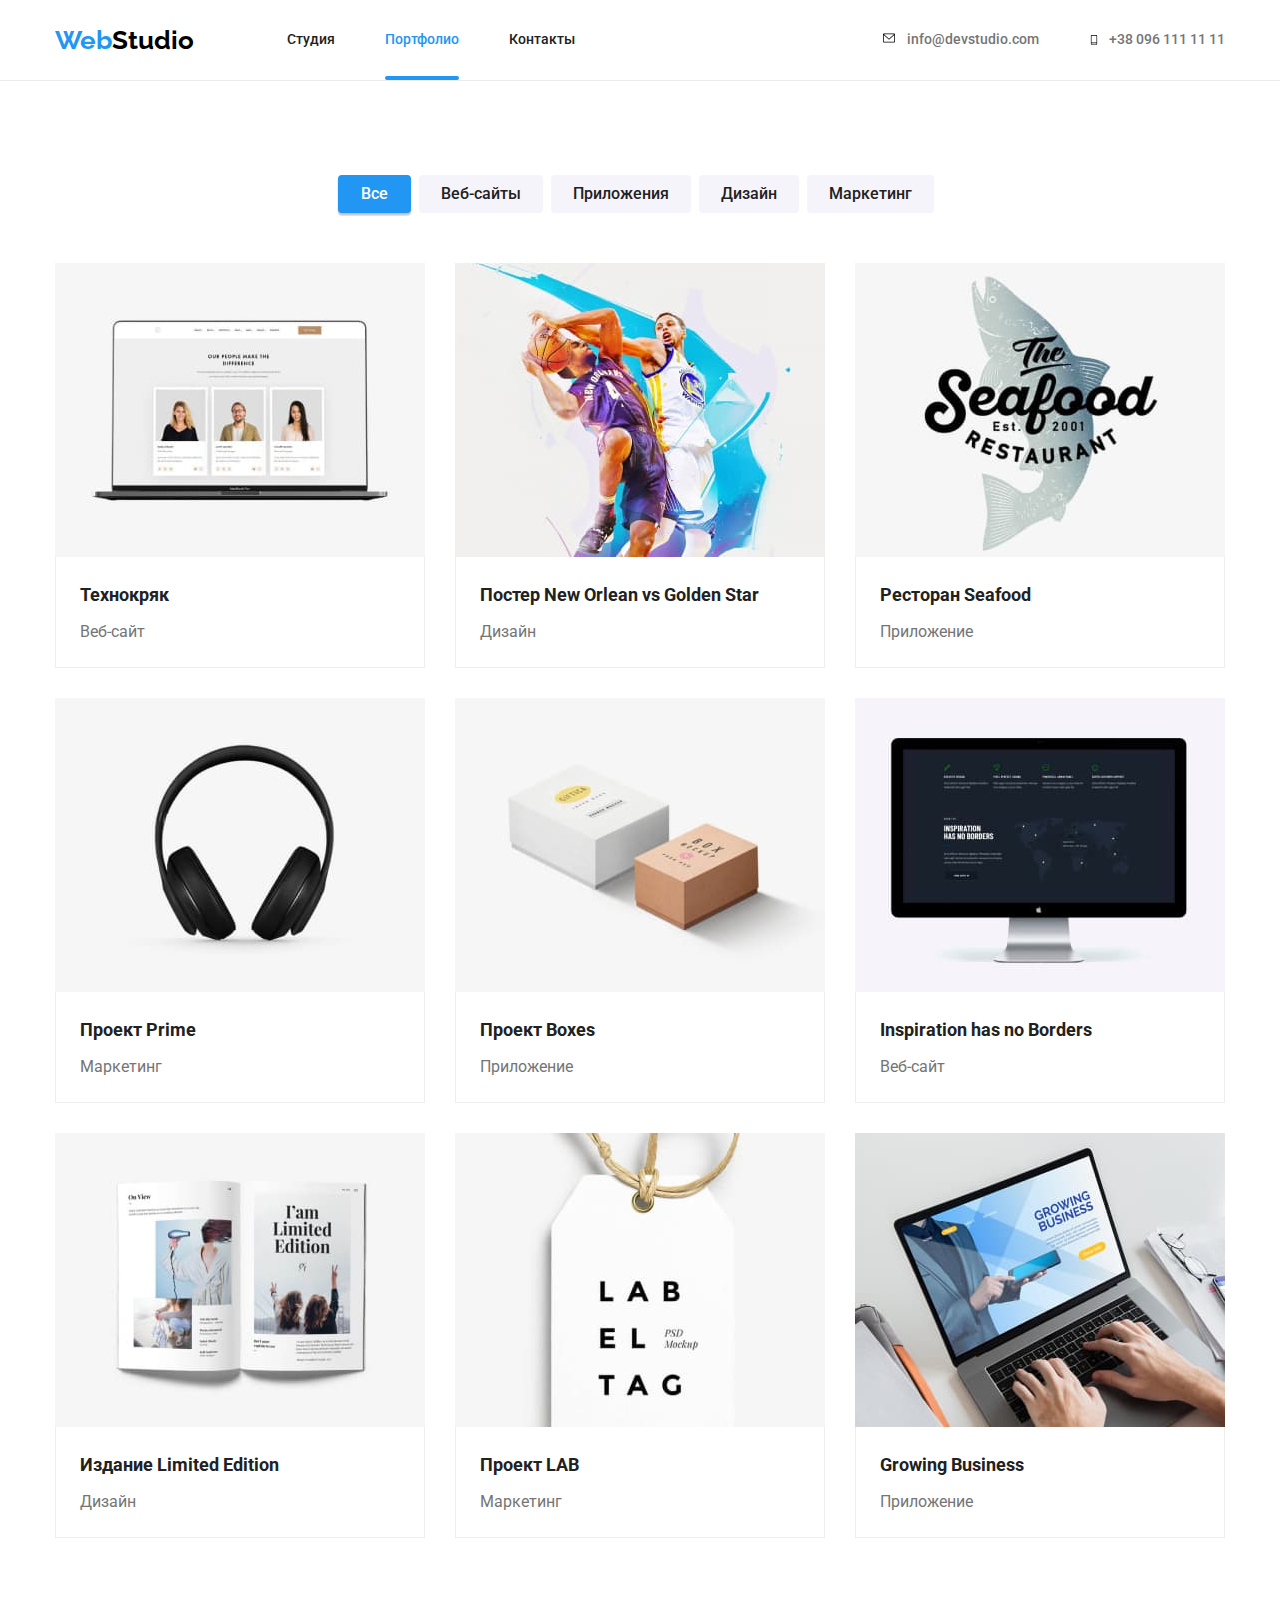
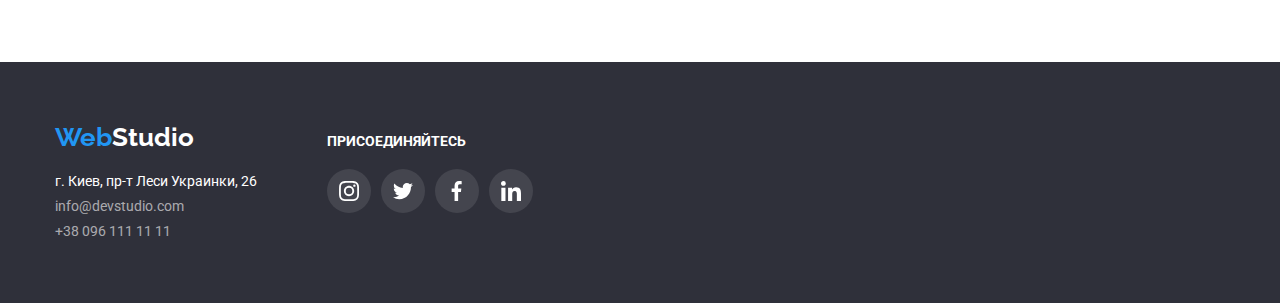
==== portfolio.html @ fe407380 "HW6" ====
<!DOCTYPE html>
<html lang="ru">
<head>
    <meta charset="UTF-8">
    <meta http-equiv="X-UA-Compatible" content="IE=edge">
    <meta name="viewport" content="width=device-width, initial-scale=1.0">
    <title>Портфолио</title>
    <link rel="stylesheet" href="https://cdnjs.cloudflare.com/ajax/libs/modern-normalize/1.1.0/modern-normalize.min.css">
    <link rel="preconnect" href="https://fonts.googleapis.com">
    <link rel="preconnect" href="https://fonts.gstatic.com" crossorigin>
    <link
        href="https://fonts.googleapis.com/css2?family=Oleo+Script&family=Raleway:wght@700&family=Roboto:wght@400;500;700;900&display=swap"
        rel="stylesheet">
    <link rel="stylesheet" href="./css/styles.css">
</head>
<body>
    <!--Шапка профиля-->
    <header class="header">
        <div class="container nav-auth">
            <nav class="nav">
                <a href="./index.html" class="logo"><span class="logo-part">Web</span>Studio</a>
                <ul class="nav-list">
                    <li class="nav-item"><a href="./index.html" class="nav-link">Студия</a></li>
                    <li class="nav-item"><a href="./portfolio.html" class="nav-link  current">Портфолио</a></li>
                    <li class="nav-item"><a href="" class="nav-link">Контакты</a></li>
                </ul>
            </nav>
            <ul class="auth-list">
                <li class="auth-item">
                    <a href="mailto:info@devstudio.com" class="auth-link">
                        <svg class="auth-icon" width="16" height="12">
                            <use href="./images/sprite.svg#icon-envelope"></use>
                        </svg>
                        info@devstudio.com
                    </a>
                </li>
                <li class="auth-item">
                    <a href="tel:+380961111111" class="auth-link">
                        <svg class="auth-icon" width="10" height="16">
                            <use href="./images/sprite.svg#icon-phone"></use>
                        </svg>
                        +38 096 111 11 11
                    </a>
                </li>
            </ul>
        </div>
    </header>
    <main>
        <!--Примеры работ-->
        <section class="works section">
           <div class="container">
                <h1 class="works-title">Our works</h1>
                <ul class="filter-list">
                    <li class="btn"><button type="button" class="filter-btn f-current">Все</button></li>
                    <li class="btn"><button type="button" class="filter-btn">Веб-сайты</button></li>
                    <li class="btn"><button type="button" class="filter-btn">Приложения</button></li>
                    <li class="btn"><button type="button" class="filter-btn">Дизайн</button></li>
                    <li class="btn"><button type="button" class="filter-btn">Маркетинг</button></li>
                </ul>
                <ul class="exmp-list">
                    <li class="exmp-item">
                        <a href="" class="exmp-link">
                                <div class="card-tunb">
                                    <img src="./images/img5.jpg" alt="notebook with photo" width="370" height="294">
                                        <p class="card-text">Технокряк это современная площадка распространения коронавируса. Компании используют эту платформу
                                            для цифрового
                                            шпионажа и атак на защищённые сервера конкурентов.</p>
                                </div>
                                <div class="card-content">
                                    <h2 class="exmp-title">Технокряк</h2>
                                    <p class="exmp-text">Веб-сайт</p>
                                </div>
                            </a>
                    </li>
                    <li class="exmp-item">
                        <a href="" class="exmp-link">
                            <div class="card-tunb">
                            
                                <img src="./images/img6.jpg" alt="basketball" width="370" height="294">
                                <p class="card-text">Технокряк это современная площадка распространения коронавируса. Компании используют эту платформу для цифрового
                                    шпионажа и атак на защищённые сервера конкурентов.</p>
                            </div>
                            <div class="card-content">
                                <h2 class="exmp-title">Постер New Orlean vs Golden Star</h2>
                                <p class="exmp-text">Дизайн</p>
                            </div>
                        </a>
                    </li>
                    <li class="exmp-item">
                        <a href="" class="exmp-link">
                            <div class="card-tunb">
                                <img src="./images/img7.jpg" alt="seafood restarant" width="370" height="294">
                                <p class="card-text">Технокряк это современная площадка распространения коронавируса. Компании используют эту платформу
                                    для цифрового
                                    шпионажа и атак на защищённые сервера конкурентов.</p>
                            </div>
                            <div class="card-content">
                                <h2 class="exmp-title">Ресторан Seafood</h2>
                                <p class="exmp-text">Приложение</p>
                            </div>
                        </a>
                    </li>
                    <li class="exmp-item">
                        <a href="" class="exmp-link">
                            <div class="card-tunb">
                                <img src="./images/img8.jpg" alt="headphones" width="370" height="294">
                                <p class="card-text">Технокряк это современная площадка распространения коронавируса. Компании используют эту платформу для цифрового
                                    шпионажа и атак на защищённые сервера конкурентов.</p>
                            </div>
                            <div class="card-content">
                                <h2 class="exmp-title">Проект Prime</h2>
                                <p class="exmp-text">Маркетинг</p>
                            </div>
                        </a>
                    </li>
                    <li class="exmp-item">
                        <a href="" class="exmp-link">
                            <div class="card-tunb">
                                <img src="./images/img9.jpg" alt="boxes" width="370" height="294">
                                <p class="card-text">Технокряк это современная площадка распространения коронавируса. Компании используют эту платформу
                                    для цифрового
                                    шпионажа и атак на защищённые сервера конкурентов.</p>
                            </div>
                            <div class="card-content">
                                <h2 class="exmp-title">Проект Boxes</h2>
                                <p class="exmp-text">Приложение</p>
                            </div>
                        </a>
                    </li>
                    <li class="exmp-item">
                        <a href="" class="exmp-link">
                            <div class="card-tunb">
                                <img src="./images/img10.jpg" alt="monitor" width="370" height="294">
                                <p class="card-text">Технокряк это современная площадка распространения коронавируса. Компании используют эту платформу
                                    для цифрового
                                    шпионажа и атак на защищённые сервера конкурентов.</p>
                            </div>
                            <div class="card-content">
                                <h2 class="exmp-title">Inspiration has no Borders</h2>
                                <p class="exmp-text">Веб-сайт</p>
                            </div>
                        </a>
                    </li>
                    <li class="exmp-item">
                        <a href="" class="exmp-link">
                            <div class="card-tunb">
                                <img src="./images/img11.jpg" alt="magazine" width="370" height="294">
                                <p class="card-text">Технокряк это современная площадка распространения коронавируса. Компании используют эту платформу
                                    для цифрового
                                    шпионажа и атак на защищённые сервера конкурентов.</p>
                            </div>
                            <div class="card-content">
                                <h2 class="exmp-title">Издание Limited Edition</h2>
                                <p class="exmp-text">Дизайн</p>
                            </div>
                        </a>
                    </li>
                    <li class="exmp-item">
                        <a href="" class="exmp-link">
                            <div class="card-tunb">
                                <img src="./images/img12.jpg" alt="label" width="370" height="294">
                                <p class="card-text">Технокряк это современная площадка распространения коронавируса. Компании используют эту платформу
                                    для цифрового
                                    шпионажа и атак на защищённые сервера конкурентов.</p>
                            </div>
                            <div class="card-content">
                                <h2 class="exmp-title">Проект LAB</h2>
                                <p class="exmp-text">Маркетинг</p>
                            </div>
                        </a>
                    </li>
                    <li class="exmp-item">
                        <a href="" class="exmp-link">
                            <div class="card-tunb">
                                <img src="./images/img13.jpg" alt="notebook with hands" width="370" height="294">
                                <p class="card-text">Технокряк это современная площадка распространения коронавируса. Компании используют эту платформу
                                    для цифрового
                                    шпионажа и атак на защищённые сервера конкурентов.</p>
                            </div>
                            <div class="card-content">
                                <h2 class="exmp-title">Growing Business</h2>
                                <p class="exmp-text">Приложение</p>
                            </div>
                        </a>
                    </li>
                </ul>
           </div>
        </section>
    </main>
    <!--Футер-->
    <footer class="footer">
        <div class="container">
            <div class="footer-block">
                <div>
                    <a href="./index.html" class="logo-footer logo"><span class="logo-part">Web</span>Studio</a>
                    <address class="adress">
                        <p class="adress-coordinates">г. Киев, пр-т Леси Украинки, 26</p>
                        <ul class="footer-list">
                            <li>
                                <a href="mailto:info@devstudio.com" class="adress-link">info@devstudio.com</a>
                            </li>
                            <li>
                                <a href="tel:+380961111111" class="adress-link">+38 096 111 11 11</a>
                            </li>
                        </ul>
                    </address>
                </div>
                <div class="join">
                    <p class="join-title">присоединяйтесь</p>
                    <ul class="join-block">
                        <li class="link-box">
                            <a href="#" class="join-link">
                                <svg class="join-item" width="20px" height="20px">
                                    <use href="./images/sprite.svg#icon-instagram"></use>
                                </svg>
                            </a>
                        </li>
                        <li class="link-box">
                            <a href="#" class="join-link">
                                <svg class="join-item" width="20px" height="20px">
                                    <use href="./images/sprite.svg#icon-twitter"></use>
                                </svg>
                            </a>
                        </li>
                        <li class="link-box">
                            <a href="#" class="join-link">
                                <svg class="join-item">
                                    <use href="./images/sprite.svg#icon-facebook"></use>
                                </svg>
                            </a>
                        </li>
                        <li class="link-box">
                            <a href="#" class="join-link">
                                <svg class="join-item" width="20px" height="20px">
                                    <use href="./images/sprite.svg#icon-linkedin"></use>
                                </svg>
                            </a>
                        </li>
                    </ul>
                </div>
            </div>
        </div>
    
    
    
    </footer>
</body>
</html>
---- css/styles.css ----
:root {
  --primary-text-color: #757575;
  --title-text-color: #212121;
  --icon-color: #afb1b8;
  --logo-color: #000000;
  --primary-white-color: #ffffff;
  --accent-color: #2196f3;
  --focus-btn: #188ce8;
  --bacground-fon-color: #f5f4fa;
  --footer-color: #2f303a;
  --link-color: rgba(255, 255, 255, 0.6);

  --card-set-gap: 30px;
}
html {
  box-sizing: border-box;
}
*,
*::after,
*::before {
  box-sizing: inherit;
}
h1,
h2,
h3,
h4,
h5,
h6,
p {
  margin: 0;
}
img {
  display: block;
  max-width: 100%;
  height: auto;
}
body {
  background-color: var(--primary-white-color);
  color: var(--primary-text-color);
  font-family: Roboto, sans-serif;
  font-size: 14px;
}

/* цвет основного текста #757575 */
/* цвет второстепенного текста #212121 */
/* цвет акцента #2196F3 */
/* белый #FFFFFF*/
/* цвет futer #2F303A */
/* цвет фона #E5E5E5 */

/* Stiles for index.html */
.header {
  background-color: var(--primary-white-color);
  border-bottom: 1px solid #ececec;
}
.container {
  margin: 0 auto;
  padding: 0 15px;
  width: 1200px;
}
.section {
  padding-top: 94px;
  padding-bottom: 94px;
}
.logo {
  padding: 24px 0;
  color: var(--logo-color);
  text-decoration: none;

  font-family: Raleway;
  font-weight: Bold;
  font-size: 26px;
  line-height: 1.19;
}
.logo-part {
  color: var(--accent-color);
  font-family: Raleway;
  font-weight: 700;
  font-size: 26px;
  line-height: 1.19;
}
/* Site nav */
.nav {
  display: flex;
  align-items: center;
}
.nav-auth {
  display: flex;
  align-items: center;
  justify-content: space-between;
}
.nav-list,
.auth-list {
  display: flex;
  margin: 0;
  padding: 0;

  list-style: none;
}
.nav-list {
  margin-left: 93px;
}
.auth-list {
  margin: auto;
}
.nav-link {
  display: block;
  padding-top: 32px;
  padding-bottom: 32px;

  text-decoration: none;
  color: var(--title-text-color);

  font-weight: 500;
  line-height: 1.14;

  transition: color 250ms cubic-bezier(0.4, 0, 0.2, 1);
}
.nav-link:hover,
.nav-link:focus {
  color: var(--accent-color);
}

.nav-link.current {
  color: var(--accent-color);
  text-decoration: none;

  font-weight: 500;
  line-height: 1.14;
}
.current::after {
  content: '';
  display: block;
  position: absolute;
  left: 0;
  bottom: 0;
  width: 100%;
  height: 4px;

  border-radius: 2px;
  background-color: var(--accent-color);
}
.nav-item {
  position: relative;
}
.nav-item:not(:last-child) {
  display: block;
  margin-right: 50px;
}

.auth-list {
  padding: 0;
  margin: 0;
}
.auth-link {
  display: flex;
  padding-top: 32px;
  padding-bottom: 32px;
  color: var(--primary-text-color);
  text-decoration: none;
  font-weight: 500;
  line-height: 1.14;

  transition: color 250ms cubic-bezier(0.4, 0, 0.2, 1), fill 250ms cubic-bezier(0.4, 0, 0.2, 1);
}
.auth-link:hover,
.auth-link:focus {
  color: var(--accent-color);
  fill: var(--accent-color);
}
.auth-item + .auth-item {
  margin-left: 50px;
}

.auth-icon {
  margin-right: 10px;
}

/* Section oder */
.oder {
  padding-top: 200px;
  padding-bottom: 200px;

  background-image: linear-gradient(to right, rgba(47, 48, 58, 0.4), rgba(47, 48, 58, 0.4)),
    url(../images/hero-bcg.jpg);
  background-color: var(--footer-color);
  max-width: 1600px;
  height: 600px;
  margin-left: auto;
  margin-right: auto;
  background-position: center;
  background-size: cover;
  background-repeat: no-repeat;
  text-align: center;
}
.oder-title {
  margin-top: 0;
  margin-bottom: 30px;

  color: var(--primary-white-color);
  font-weight: 900;
  font-size: 44px;
  line-height: 1.36;
}
.oder-btn {
  border-radius: 4px;
  padding: 10px 32px;
  min-width: 200px;
  box-shadow: 0px 4px 4px rgba(0, 0, 0, 0.15);
  color: var(--primary-white-color);
  background-color: var(--accent-color);

  font-family: Roboto;
  font-style: normal;
  font-weight: 700;
  font-size: 16px;
  line-height: 1.875;
  text-align: center;

  cursor: pointer;
  transition: bacground-color 250ms cubic-bezier(0.4, 0, 0.2, 1);
}
.oder-btn:hover,
.oder-btn:focus {
  background-color: var(--focus-btn);
}
/* Site section */
.features-title {
  margin-top: 0;
  margin-bottom: 50px;

  color: var(--title-text-color);
  background-color: var(--primary-white-color);
  font-weight: 700;
  font-size: 36px;
  line-height: 1.16;
  text-align: center;
}
.features-img {
  margin-right: var(--card-set-gap);
  position: relative;
}
.features-text {
  display: flex;
  align-items: center;
  justify-content: center;
  position: absolute;
  width: 370px;
  height: 70px;
  bottom: 0;
  background-color: rgba(47, 48, 58, 0.8);
  color: var(--primary-white-color);
  text-transform: uppercase;
  font-weight: 700;
  font-size: 14px;
  line-height: 1.143;
}
.features-img:last-child,
.advant-content:last-child {
  margin-right: 0;
}
.features {
  padding-bottom: 94px;
}
/* Section advant */
.advant,
.features {
  background-color: var(--primary-white-color);
}
.advant-list,
.features-list,
.team-list {
  display: flex;
  list-style: none;
  margin-top: 0;
  margin-right: calc(-1 * var(--card-set-gap));
  margin-bottom: 0;
  padding: 0;
}

.advant-title {
  margin-top: 0;
  margin-bottom: 10px;
  color: var(--title-text-color);

  text-transform: uppercase;
  font-weight: 700;
  line-height: 1.14;
}
.advant-content {
  display: flex;
  flex-direction: column;
  margin-right: var(--card-set-gap);
  flex-basis: calc(100% / 4 - 30px);
}

.advant-text {
  margin-top: 0;
  margin-bottom: 0;
  line-height: 1.7;
}
.icon-box {
  display: flex;
  width: 270px;
  height: 120px;
  border-radius: 4px;
  background-color: var(--bacground-fon-color);
  justify-content: center;
  align-items: center;
}
.icon {
  padding: 0;
  margin: 0;
  border: none;
}
/* Section team */
.team {
  background-color: var(--bacground-fon-color);
}
.team-content {
  padding: 30px 32px;
  display: flex;
  flex-direction: column;
  justify-content: space-evenly;
  text-align: center;
}
.team-title {
  margin-top: 0;
  margin-bottom: 50px;
  background-color: var(--bacground-fon-color);
  color: var(--title-text-color);

  font-weight: 700;
  font-size: 36px;
  line-height: 1.16;
  text-align: center;
}
.team-name {
  color: var(--title-text-color);
  font-weight: 500;
  font-size: 16px;
  line-height: 1.19;
  /* text-align: center; */
}
.team-position {
  margin-top: 10px;
  padding-bottom: 0;
  font-size: 16px;
  line-height: 1.19;
  /* text-align: center; */
}
.team-list {
  display: flex;
  flex-wrap: wrap;
  width: 100%;
  padding: 0;
}
.team-card {
  flex-basis: calc((100% - 3 * var(--card-set-gap)) / 4);
  padding: 0;
  height: auto;
  width: 100%;
  box-shadow: 0px 1px 3px rgba(0, 0, 0, 0.12), 0px 1px 1px rgba(0, 0, 0, 0.14),
    0px 2px 1px rgba(0, 0, 0, 0.2);
  border-radius: 0px 0px 4px 4px;

  background-color: var(--primary-white-color);
}
.team-card:not(:last-child) {
  margin-right: var(--card-set-gap);
}
.link-block {
  padding: 0;
  padding-top: 16px;
  display: flex;
  list-style: none;
  justify-content: center;
}

.social-link {
  display: flex;
  width: 44px;
  height: 44px;
  border-radius: 50%;
  color: var(--icon-color);
  justify-content: center;
  align-items: center;
  fill: currentColor;

  transition: background-color 250ms cubic-bezier(0.4, 0, 0.2, 1),
    fill 250ms cubic-bezier(0.4, 0, 0.2, 1);
}

.social-link:hover,
.social-link:focus {
  background-color: var(--accent-color);
  fill: var(--primary-white-color);
}

.works-title,
.advant-main-title {
  position: absolute;
  color: transparent;
  visibility: hidden;
  margin: 0;
  padding: 0;
}
.clients-section {
  padding: 94px 0;
}
.title-clients {
  margin-top: 0;
  margin-bottom: 50px;

  color: var(--title-text-color);
  background-color: var(--primary-white-color);
  font-weight: 700;
  font-size: 36px;
  line-height: 1.16;
  text-align: center;
}
.company-block {
  display: flex;
  list-style: none;
  padding: 0;
  margin: 0;
}
.company:not(:last-child) {
  margin-right: 30px;
}
.company-link {
  display: flex;
  justify-content: center;
  align-items: center;
  width: 170px;
  height: 92px;
  color: var(--icon-color);
  fill: currentColor;
  border: 1px solid var(--icon-color);
  box-sizing: border-box;
  border-radius: 4px;

  transition: border 250ms cubic-bezier(0.4, 0, 0.2, 1), fill 250ms cubic-bezier(0.4, 0, 0.2, 1);
}
.company-link:hover,
.company-link:focus {
  border: 1px solid var(--accent-color);
  box-sizing: border-box;
  border-radius: 4px;
  fill: var(--accent-color);
}
/* Footer */
.footer {
  display: flex;
  padding-top: 60px;
  padding-bottom: 60px;
  background-color: var(--footer-color);
}
.footer-list {
  margin: 0;
  display: block;
  list-style: none;
  padding: 0;
}
.footer-list > li {
  margin-top: 9px;
}
.adress {
  display: block;
}
.adress-coordinates {
  color: var(--primary-white-color);
  text-decoration: none;
  font-style: normal;
}
.adress-link {
  margin-top: 9px;
  color: var(--link-color);
  text-decoration: none;
  font-style: normal;
  list-style: none;

  transition: color 250ms cubic-bezier(0.4, 0, 0.2, 1);
}
.adress-link:hover,
.adress-link:focus {
  color: var(--accent-color);
}
.logo-footer {
  display: block;
  padding: 0;
  margin-bottom: 20px;
  color: var(--primary-white-color);
  text-decoration: none;

  font-weight: 700;
  font-size: 26px;
  line-height: 1.19;
}
.footer-block {
  display: flex;
  align-items: baseline;
}
.join {
  margin-left: 70px;
}
.join-title {
  margin-bottom: 20px;
  text-transform: uppercase;
  font-weight: 700;
  font-size: 14px;
  line-height: 1.142;
  color: var(--primary-white-color);
}
.join-block {
  display: flex;
  list-style: none;
  justify-content: center;

  padding: 0;
  margin: 0;
  margin-bottom: 30px;
}
.link-box:not(:last-child) {
  margin-right: 10px;
}
.join-link {
  display: flex;

  padding: 12px;
  width: 44px;
  height: 44px;

  border-radius: 50%;
  border: none;
  background-color: rgba(255, 255, 255, 0.1);
  color: var(--primary-white-color);
}

.join-item {
  fill: currentColor;
  justify-content: center;
  align-items: center;

  transition: background-color 250ms cubic-bezier(0.4, 0, 0.2, 1);
}
.join-link:hover,
.join-link:focus {
  background-color: var(--accent-color);
}
/*modal window*/
.backdrop {
  position: fixed;
  top: 0;
  left: 0;

  width: 100%;
  height: 100%;
  
  transition: opacity 250ms cubic-bezier(0.4, 0, 0.2, 1);

  background-color: rgba(0, 0, 0, 0.2);
}
.backdrop.is-hidden {
  opacity: 0;
  pointer-events: none;
  transition: opacity 250ms cubic-bezier(0.4, 0, 0.2, 1);
}
.modal {
  position: absolute;
  top: 50%;
  left: 50%;
  transform: translate(-50%, -50%);

  min-width: 528px;
  min-height: 581px;
  
  background: #ffffff;
  box-shadow: 0px 1px 3px rgba(0, 0, 0, 0.12), 0px 1px 1px rgba(0, 0, 0, 0.14),
    0px 2px 1px rgba(0, 0, 0, 0.2);
  border-radius: 4px;
}
.btn-close {
  display: flex;
  align-items: center;
  justify-content: center;

  position: absolute;
  top: 8px;
  right: 8px;
  margin: 0;
  padding: 0;

  width: 30px;
  height: 30px;
  border-radius: 50%;
  border: 1px solid rgba(0, 0, 0, 0.1);

  background-color: var(--primary-white-color);
}
/* Styles for portfolio.html */
.filter-list,
.exmp-list {
  list-style: none;
}
.works {
  margin-top: 0;
}
.btn {
  margin-right: 8px;
}
.filter-btn {
  border-radius: 4px;
  padding: 6px 22px;
  min-width: 73px;

  color: var(--title-text-color);
  background-color: var(--bacground-fon-color);
  border: none;

  font-family: Roboto;
  font-weight: 500;
  font-size: 16px;
  line-height: 1.625;
  text-align: center;

  cursor: pointer;
  transition: color 250ms cubic-bezier(0.4, 0, 0.2, 1),
    background-color 250ms cubic-bezier(0.4, 0, 0.2, 1),
    box-shadow 250ms cubic-bezier(0.4, 0, 0.2, 1);
}

.filter-btn.f-current {
  color: var(--primary-white-color);
  background-color: var(--accent-color);
  box-shadow: 0px 3px 1px rgba(0, 0, 0, 0.1), 0px 1px 2px rgba(0, 0, 0, 0.08),
    0px 2px 2px rgba(0, 0, 0, 0.12);
}
.filter-btn:hover,
.filter-btn:focus {
  color: var(--primary-white-color);
  background-color: var(--accent-color);
  box-shadow: 0px 3px 1px rgba(0, 0, 0, 0.1), 0px 1px 2px rgba(0, 0, 0, 0.08),
    0px 2px 2px rgba(0, 0, 0, 0.12);
  border-radius: 4px;
}
.filter-list {
  display: flex;
  justify-content: center;
  margin: 0;
  margin-bottom: 50px;
  padding: 0;
}
.exmp-link {
  display: block;
  text-decoration: none;
  color: var(--title-text-color);

  font-weight: 700;
  font-size: 18px;
  line-height: 2;

  transition: color 250ms cubic-bezier(0.4, 0, 0.2, 1),
    box-shadow 250ms cubic-bezier(0.4, 0, 0.2, 1);
}
.exmp-link:hover,
.exmp-link:focus {
  color: var(--title-text-color);
  box-shadow: 0px 1px 1px rgba(0, 0, 0, 0.12), 0px 4px 4px rgba(0, 0, 0, 0.06),
    1px 4px 6px rgba(0, 0, 0, 0.16);
}

.exmp-title {
  margin-bottom: 4px;
  font-weight: 700;
  font-size: 18px;
  line-height: 2;

  color: var(--title-text-color);
}
.exmp-text {
  font-weight: 400;
  font-size: 16px;
  line-height: 1.875;

  color: var(--primary-text-color);
}
.exmp-list {
  padding: 0;
  margin: 0;

  display: flex;
  flex-wrap: wrap;
}
.exmp-item {
  flex-basis: calc((100% - 60px) / 3);
  margin-right: var(--card-set-gap);
  margin-bottom: var(--card-set-gap);

  padding: 0;
  height: auto;
  width: 100%;
}
.exmp-item:nth-child(3n) {
  margin-right: 0;
}
.card-tunb::before {
  content: '';
  position: absolute;
  width: 100%;
  height: 100%;
  background-color: rgba(33, 150, 243, 0.9);
  opacity: 0;
  transform: translateY(100%);
  transition: opacity 250ms cubic-bezier(0.4, 0, 0.2, 1),
    transform 250ms cubic-bezier(0.4, 0, 0.2, 1);
}

.card-tunb {
  position: relative;
  overflow: hidden;
}
.card-text {
  position: absolute;
  top: 0;
  opacity: 0;
  margin: 63px 24px;
  font-size: 18px;
  line-height: 1.56;
  font-weight: 400;
  color: var(--primary-white-color);
  transform: translateY(calc(100% + 63px));
  transition: opacity 250ms cubic-bezier(0.4, 0, 0.2, 1),
    transform 250ms cubic-bezier(0.4, 0, 0.2, 1);
}
.card-tunb:hover::before,
.card-tunb:focus::before {
  opacity: 1;
  transform: translateY(0);
}
.card-tunb:hover .card-text,
.card-tunb:focus .card-text {
  opacity: 1;
  transform: translateY(0);
}
.card-set {
  display: flex;
}
.card-content {
  padding: 20px 24px;

  border-bottom: 1px solid #eeeeee;
  border-right: 1px solid #eeeeee;
  border-left: 1px solid #eeeeee;
}
.exmp-link:hover .card-tunb::before,
.exmp-link:focus .card-tunb::before {
  opacity: 1;
}
.exmp-link:hover .card-text,
.exmp-link:hover .card-text {
  opacity: 1;
}
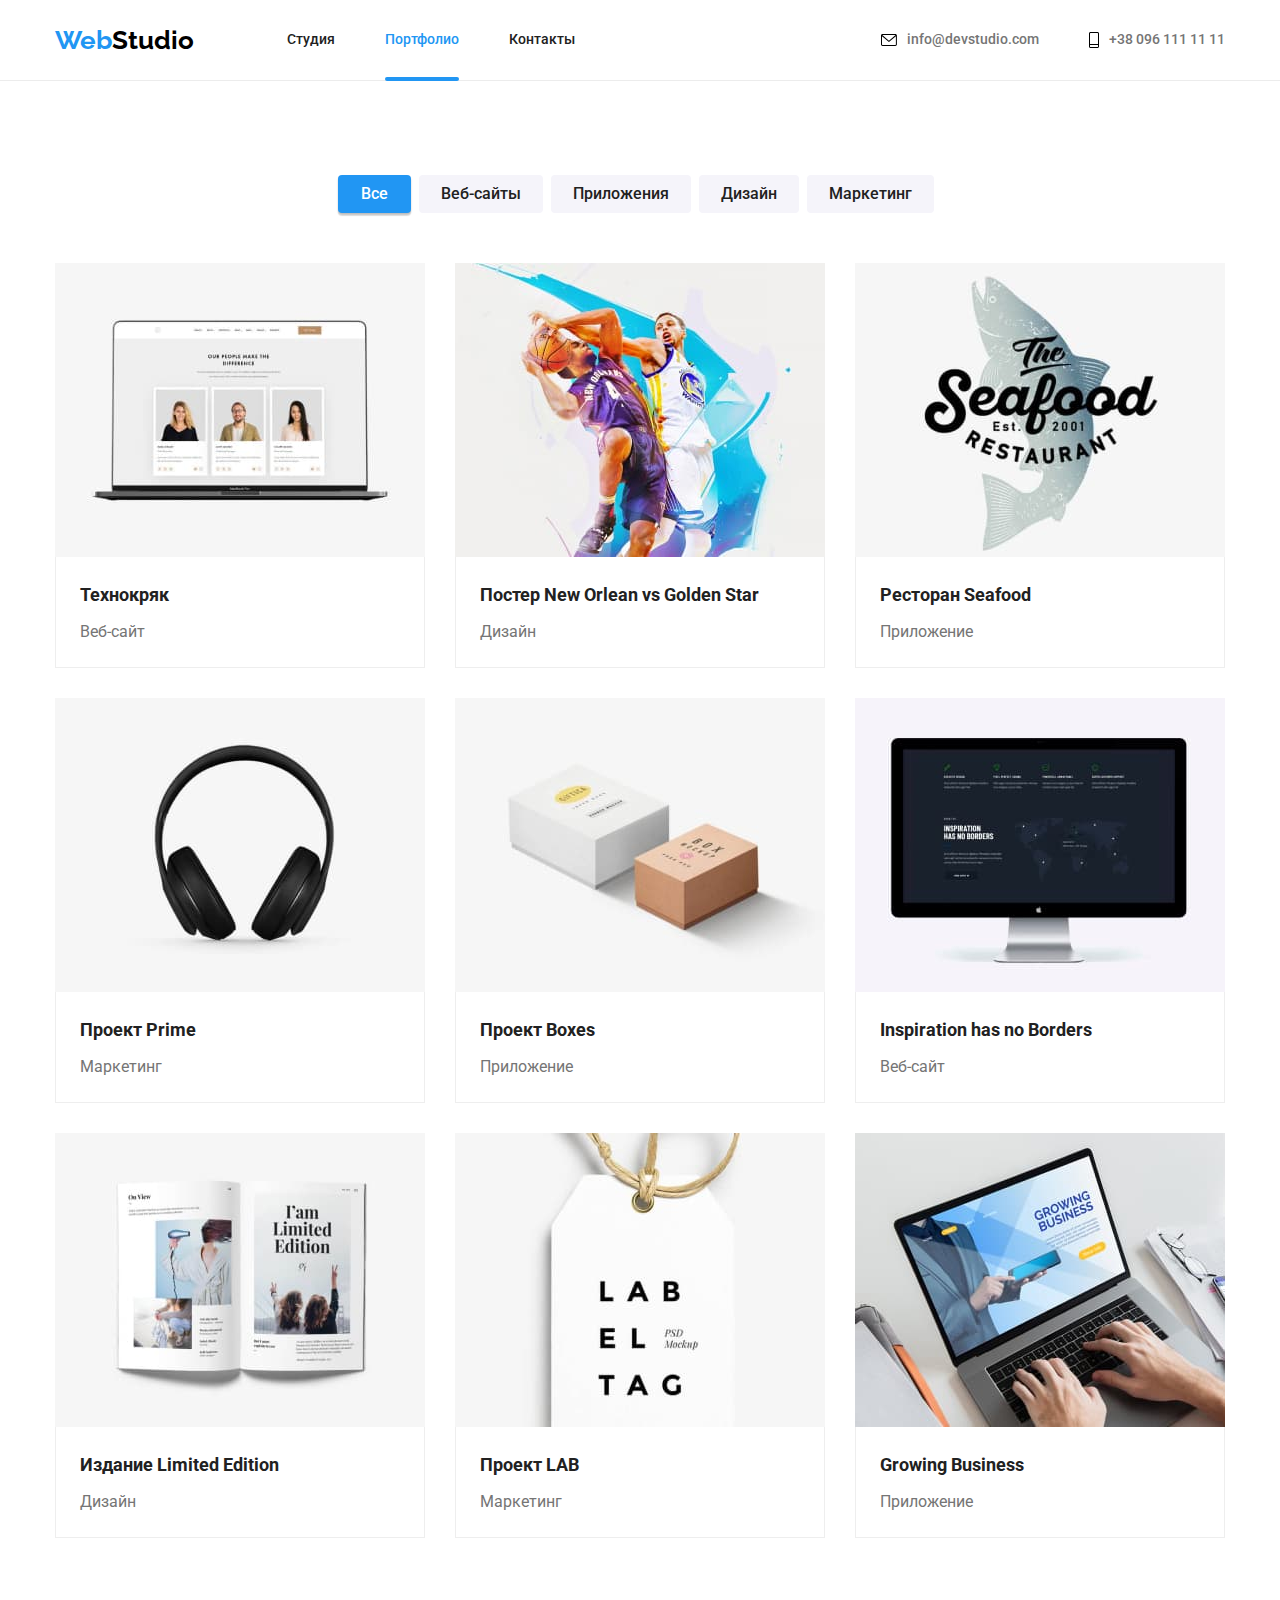
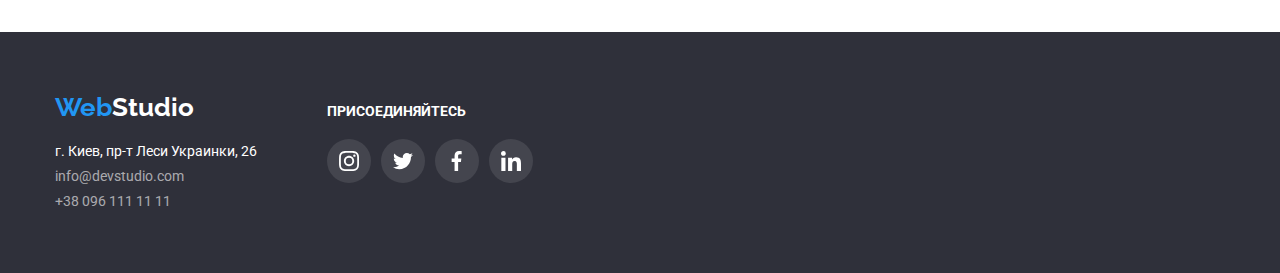
==== commit 086b2e6d: "hw6" ====
--- a/portfolio.html
+++ b/portfolio.html
@@ -224,7 +224,7 @@
                         </li>
                         <li class="link-box">
                             <a href="#" class="join-link">
-                                <svg class="join-item">
+                                <svg class="join-item" width="20px" height="20px">
                                     <use href="./images/sprite.svg#icon-facebook"></use>
                                 </svg>
                             </a>
--- a/css/styles.css
+++ b/css/styles.css
@@ -133,7 +133,7 @@
   display: block;
   position: absolute;
   left: 0;
-  bottom: 0;
+  bottom: -1px;
   width: 100%;
   height: 4px;
 
@@ -154,6 +154,7 @@
 }
 .auth-link {
   display: flex;
+  align-items: center;
   padding-top: 32px;
   padding-bottom: 32px;
   color: var(--primary-text-color);
@@ -209,6 +210,7 @@
   box-shadow: 0px 4px 4px rgba(0, 0, 0, 0.15);
   color: var(--primary-white-color);
   background-color: var(--accent-color);
+  border: none;
 
   font-family: Roboto;
   font-style: normal;
@@ -307,6 +309,7 @@
   background-color: var(--bacground-fon-color);
   justify-content: center;
   align-items: center;
+  margin-bottom: 30px;
 }
 .icon {
   padding: 0;
@@ -336,18 +339,19 @@
   text-align: center;
 }
 .team-name {
+  margin-bottom: 10px;
   color: var(--title-text-color);
   font-weight: 500;
   font-size: 16px;
   line-height: 1.19;
-  /* text-align: center; */
+ 
 }
 .team-position {
-  margin-top: 10px;
+  margin-bottom: 16px;
   padding-bottom: 0;
   font-size: 16px;
   line-height: 1.19;
-  /* text-align: center; */
+ 
 }
 .team-list {
   display: flex;
@@ -370,12 +374,11 @@
   margin-right: var(--card-set-gap);
 }
 .link-block {
-  padding: 0;
-  padding-top: 16px;
   display: flex;
   list-style: none;
   justify-content: center;
-}
+  padding: 0;
+  }
 
 .social-link {
   display: flex;
@@ -523,26 +526,24 @@
 }
 .link-box:not(:last-child) {
   margin-right: 10px;
-}
+} 
+
 .join-link {
   display: flex;
-
-  padding: 12px;
+  
   width: 44px;
   height: 44px;
-
+  justify-content: center;
+  align-items: center;
   border-radius: 50%;
   border: none;
   background-color: rgba(255, 255, 255, 0.1);
   color: var(--primary-white-color);
-}
-
+
+  transition: background-color 250ms cubic-bezier(0.4, 0, 0.2, 1);
+}
 .join-item {
   fill: currentColor;
-  justify-content: center;
-  align-items: center;
-
-  transition: background-color 250ms cubic-bezier(0.4, 0, 0.2, 1);
 }
 .join-link:hover,
 .join-link:focus {
@@ -704,9 +705,13 @@
 .exmp-item:nth-child(3n) {
   margin-right: 0;
 }
+.exmp-item:nth-child(n + 6){
+  margin-bottom: 0;
+}
 .card-tunb::before {
   content: '';
   position: absolute;
+  top: 0;
   width: 100%;
   height: 100%;
   background-color: rgba(33, 150, 243, 0.9);
@@ -724,24 +729,14 @@
   position: absolute;
   top: 0;
   opacity: 0;
-  margin: 63px 24px;
+  padding: 63px 24px;
   font-size: 18px;
   line-height: 1.56;
   font-weight: 400;
   color: var(--primary-white-color);
-  transform: translateY(calc(100% + 63px));
+  transform: translateY(calc(100% + 70px));
   transition: opacity 250ms cubic-bezier(0.4, 0, 0.2, 1),
     transform 250ms cubic-bezier(0.4, 0, 0.2, 1);
-}
-.card-tunb:hover::before,
-.card-tunb:focus::before {
-  opacity: 1;
-  transform: translateY(0);
-}
-.card-tunb:hover .card-text,
-.card-tunb:focus .card-text {
-  opacity: 1;
-  transform: translateY(0);
 }
 .card-set {
   display: flex;
@@ -755,9 +750,11 @@
 }
 .exmp-link:hover .card-tunb::before,
 .exmp-link:focus .card-tunb::before {
+  transform: translateY(0);
   opacity: 1;
 }
 .exmp-link:hover .card-text,
-.exmp-link:hover .card-text {
+.exmp-link:focus .card-text {
+  transform: translateY(0);
   opacity: 1;
 }
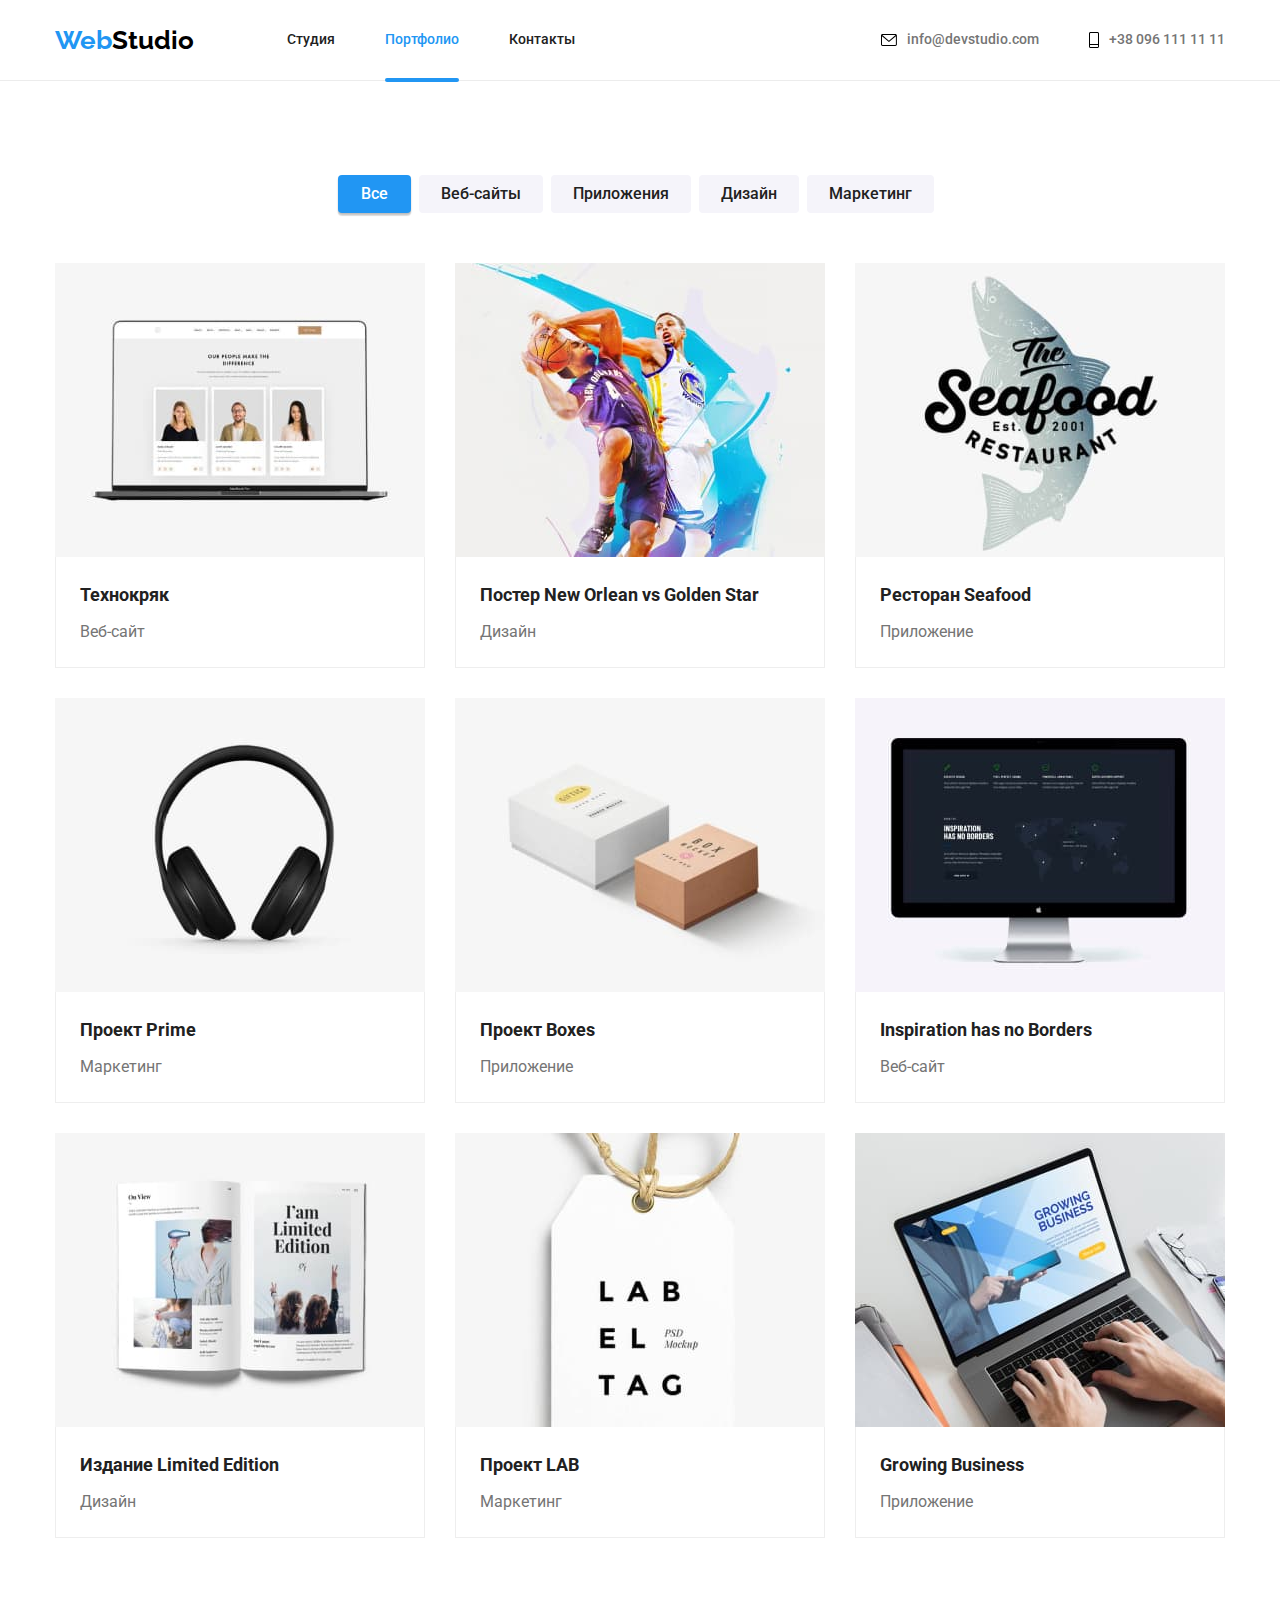
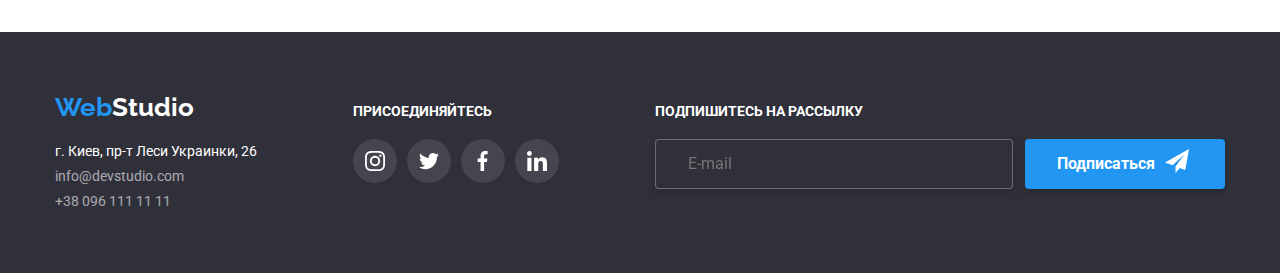
==== commit f2f546c5: "HW6-resub" ====
--- a/portfolio.html
+++ b/portfolio.html
@@ -191,7 +191,7 @@
     <footer class="footer">
         <div class="container">
             <div class="footer-block">
-                <div>
+                <div class="adress-block">
                     <a href="./index.html" class="logo-footer logo"><span class="logo-part">Web</span>Studio</a>
                     <address class="adress">
                         <p class="adress-coordinates">г. Киев, пр-т Леси Украинки, 26</p>
@@ -238,6 +238,21 @@
                         </li>
                     </ul>
                 </div>
+    
+                <div class="subscribe">
+                    <p class="join-title">Подпишитесь на рассылку</p>
+                    <div class="form-sub">
+                        <label>
+                            <input type="email" name="subscribe" placeholder="E-mail" class="form-sing">
+                        </label>
+                        <button class="sub-btn" type="submit">
+                            Подписаться
+                            <svg class="join-item" width="24px" height="24px">
+                                <use href="./images/icons.svg#icon-sub"></use>
+                            </svg>
+                        </button>
+                    </div>
+                </div>
             </div>
         </div>
     
--- a/css/styles.css
+++ b/css/styles.css
@@ -133,7 +133,7 @@
   display: block;
   position: absolute;
   left: 0;
-  bottom: -1px;
+  bottom: -2px;
   width: 100%;
   height: 4px;
 
@@ -344,14 +344,12 @@
   font-weight: 500;
   font-size: 16px;
   line-height: 1.19;
- 
 }
 .team-position {
   margin-bottom: 16px;
   padding-bottom: 0;
   font-size: 16px;
   line-height: 1.19;
- 
 }
 .team-list {
   display: flex;
@@ -378,7 +376,7 @@
   list-style: none;
   justify-content: center;
   padding: 0;
-  }
+}
 
 .social-link {
   display: flex;
@@ -455,6 +453,7 @@
 /* Footer */
 .footer {
   display: flex;
+  width: 100%;
   padding-top: 60px;
   padding-bottom: 60px;
   background-color: var(--footer-color);
@@ -503,9 +502,14 @@
 .footer-block {
   display: flex;
   align-items: baseline;
+  justify-content: space-between;
+  width: 100%;
+}
+.adress-block {
+  margin-right: 70px;
 }
 .join {
-  margin-left: 70px;
+  margin-right: 70px;
 }
 .join-title {
   margin-bottom: 20px;
@@ -526,11 +530,11 @@
 }
 .link-box:not(:last-child) {
   margin-right: 10px;
-} 
+}
 
 .join-link {
   display: flex;
-  
+
   width: 44px;
   height: 44px;
   justify-content: center;
@@ -549,7 +553,74 @@
 .join-link:focus {
   background-color: var(--accent-color);
 }
+.form-sing {
+  width: 358px;
+  height: 50px;
+  background-color: var(--footer-color);
+  border: 1px solid rgba(255, 255, 255, 0.3);
+  box-sizing: border-box;
+  filter: drop-shadow(0px 4px 4px rgba(0, 0, 0, 0.15));
+  border-radius: 4px;
+}
+.form-sub {
+  display: flex;
+}
+.form-sing {
+  width: 358px;
+  height: 50px;
+  background-color: var(--footer-color);
+  border: 1px solid rgba(255, 255, 255, 0.3);
+  box-sizing: border-box;
+  filter: drop-shadow(0px 4px 4px rgba(0, 0, 0, 0.15));
+  border-radius: 4px;
+  outline: none;
+  color: var(--primary-white-color);
+  padding: 15px 16px;
+  font-size: 16px;
+  line-height: 1.25;
+}
+.form-sub input::placeholder {
+  padding: 15px 16px;
+  font-size: 16px;
+  line-height: 1.25;
+}
+.form-sub label {
+  margin-right: 12px;
+  max-width: 358px;
+}
+.sub-btn {
+  display: flex;
+  margin-left: auto;
+  margin-right: auto;
+  border-radius: 4px;
+  padding: 10px 32px;
+  min-width: 200px;
+  box-shadow: 0px 4px 4px rgba(0, 0, 0, 0.15);
+  color: var(--primary-white-color);
+  background-color: var(--accent-color);
+  border: none;
+
+  font-family: Roboto;
+  font-style: normal;
+  font-weight: 700;
+  font-size: 16px;
+  line-height: 1.875;
+  text-align: center;
+
+  cursor: pointer;
+  transition: bacground-color 250ms cubic-bezier(0.4, 0, 0.2, 1);
+}
+.sub-btn svg {
+  margin-left: 10px;
+}
 /*modal window*/
+input:-webkit-autofill,
+input:-webkit-autofill:hover,
+input:-webkit-autofill:focus,
+input:-webkit-autofill:active {
+  transition: background-color 5000s ease-in-out 0s;
+  -webkit-box-shadow: 0 0 0px 1000px #fff inset;
+}
 .backdrop {
   position: fixed;
   top: 0;
@@ -557,7 +628,7 @@
 
   width: 100%;
   height: 100%;
-  
+
   transition: opacity 250ms cubic-bezier(0.4, 0, 0.2, 1);
 
   background-color: rgba(0, 0, 0, 0.2);
@@ -575,7 +646,8 @@
 
   min-width: 528px;
   min-height: 581px;
-  
+  padding: 40px;
+
   background: #ffffff;
   box-shadow: 0px 1px 3px rgba(0, 0, 0, 0.12), 0px 1px 1px rgba(0, 0, 0, 0.14),
     0px 2px 1px rgba(0, 0, 0, 0.2);
@@ -598,6 +670,161 @@
   border: 1px solid rgba(0, 0, 0, 0.1);
 
   background-color: var(--primary-white-color);
+  cursor: pointer;
+  transition: fill 250ms cubic-bezier(0.4, 0, 0.2, 1);
+}
+.btn-close:hover,
+.btn-close:focus {
+  fill: var(--accent-color);
+}
+.form {
+  width: 448px;
+
+  background: #ffffff;
+}
+.form-title {
+  display: block;
+  width: 448px;
+  margin-bottom: 12px;
+  font-weight: 700;
+  font-size: 20px;
+  line-height: 1.15;
+  text-align: center;
+  color: var(--title-text-color);
+}
+.form-field {
+  display: flex;
+  flex-direction: column;
+  position: relative;
+  margin-bottom: 10px;
+}
+.form-lable {
+  position: absolute;
+  font-size: 12px;
+  line-height: 1.166;
+  padding-bottom: 10px;
+}
+.form-input {
+  height: 40px;
+  padding-left: 40px;
+  margin-top: 4px;
+  border: 1px solid rgba(33, 33, 33, 0.2);
+  outline: none;
+  box-sizing: border-box;
+  border-radius: 4px;
+  cursor: pointer;
+  transition: boder-color 250ms cubic-bezier(0.4, 0, 0.2, 1);
+}
+.form-comment {
+  margin-top: 4px;
+  outline: none;
+  cursor: pointer;
+}
+.form-icon {
+  position: absolute;
+  display: inline-block;
+  top: 55%;
+  left: 15px;
+  fill: var(--title-text-color);
+  transition: fill 250ms cubic-bezier(0.4, 0, 0.2, 1);
+}
+.form-field:focus-within .form-icon {
+  fill: var(--accent-color);
+}
+.form-field:focus-within .form-input {
+  border-color: var(--accent-color);
+  background-color: var(--primary-white-color);
+}
+.form-field textarea {
+  height: 120px;
+  padding-top: 12px;
+  padding-left: 40px;
+  font-family: inherit;
+  font-size: 100%;
+  line-height: 1.15;
+  color: var(--title-text-color);
+  border: 1px solid rgba(33, 33, 33, 0.2);
+  outline: none;
+  box-sizing: border-box;
+  border-radius: 4px;
+  cursor: pointer;
+  transition: boder-color 250ms cubic-bezier(0.4, 0, 0.2, 1);
+}
+.form-btn {
+  display: block;
+  margin-left: auto;
+  margin-right: auto;
+  border-radius: 4px;
+  padding: 10px 32px;
+  min-width: 200px;
+  box-shadow: 0px 4px 4px rgba(0, 0, 0, 0.15);
+  color: var(--primary-white-color);
+  background-color: var(--accent-color);
+  border: none;
+
+  font-family: Roboto;
+  font-style: normal;
+  font-weight: 700;
+  font-size: 16px;
+  line-height: 1.875;
+  text-align: center;
+
+  cursor: pointer;
+  transition: bacground-color 250ms cubic-bezier(0.4, 0, 0.2, 1);
+}
+.form-btn:hover,
+.form-btn:focus {
+  background-color: var(--focus-btn);
+}
+.form-field textarea::placeholder {
+  margin: 12px 16px;
+  font-size: 12px;
+  line-height: 1.166;
+  color: rgba(117, 117, 117, 0.5);
+}
+
+.agree {
+  position: relative;
+  display: flex;
+  align-items: center;
+  left: 16px;
+  font-size: 14px;
+  line-height: 1.714;
+  margin-bottom: 30px;
+  cursor: pointer;
+}
+.check-icon {
+  display: inline-block;
+  margin-right: 9px;
+  width: 16px;
+  height: 15px;
+  border: 1px solid var(--title-text-color);
+  box-shadow: 0px 4px 4px rgba(0, 0, 0, 0.25);
+}
+.checkbox {
+  position: absolute;
+  width: 1px;
+  height: 1px;
+  margin: -1px;
+  padding: 0;
+
+  overflow: hidden;
+  border: 0;
+  clip: rect(0 0 0 0);
+}
+.check-icon:hover {
+  border-color: 2px solid var(--accent-color);
+}
+.checkbox:checked + .check-icon {
+  background-color: var(--accent-color);
+  background-image: url(../images/icon-check.svg);
+  background-size: contain;
+  border-color: var(--accent-color);
+  background-origin: border-box;
+}
+.agree-link {
+  color: var(--accent-color);
+  padding-left: 5px;
 }
 /* Styles for portfolio.html */
 .filter-list,
@@ -705,7 +932,7 @@
 .exmp-item:nth-child(3n) {
   margin-right: 0;
 }
-.exmp-item:nth-child(n + 6){
+.exmp-item:nth-child(n + 6) {
   margin-bottom: 0;
 }
 .card-tunb::before {
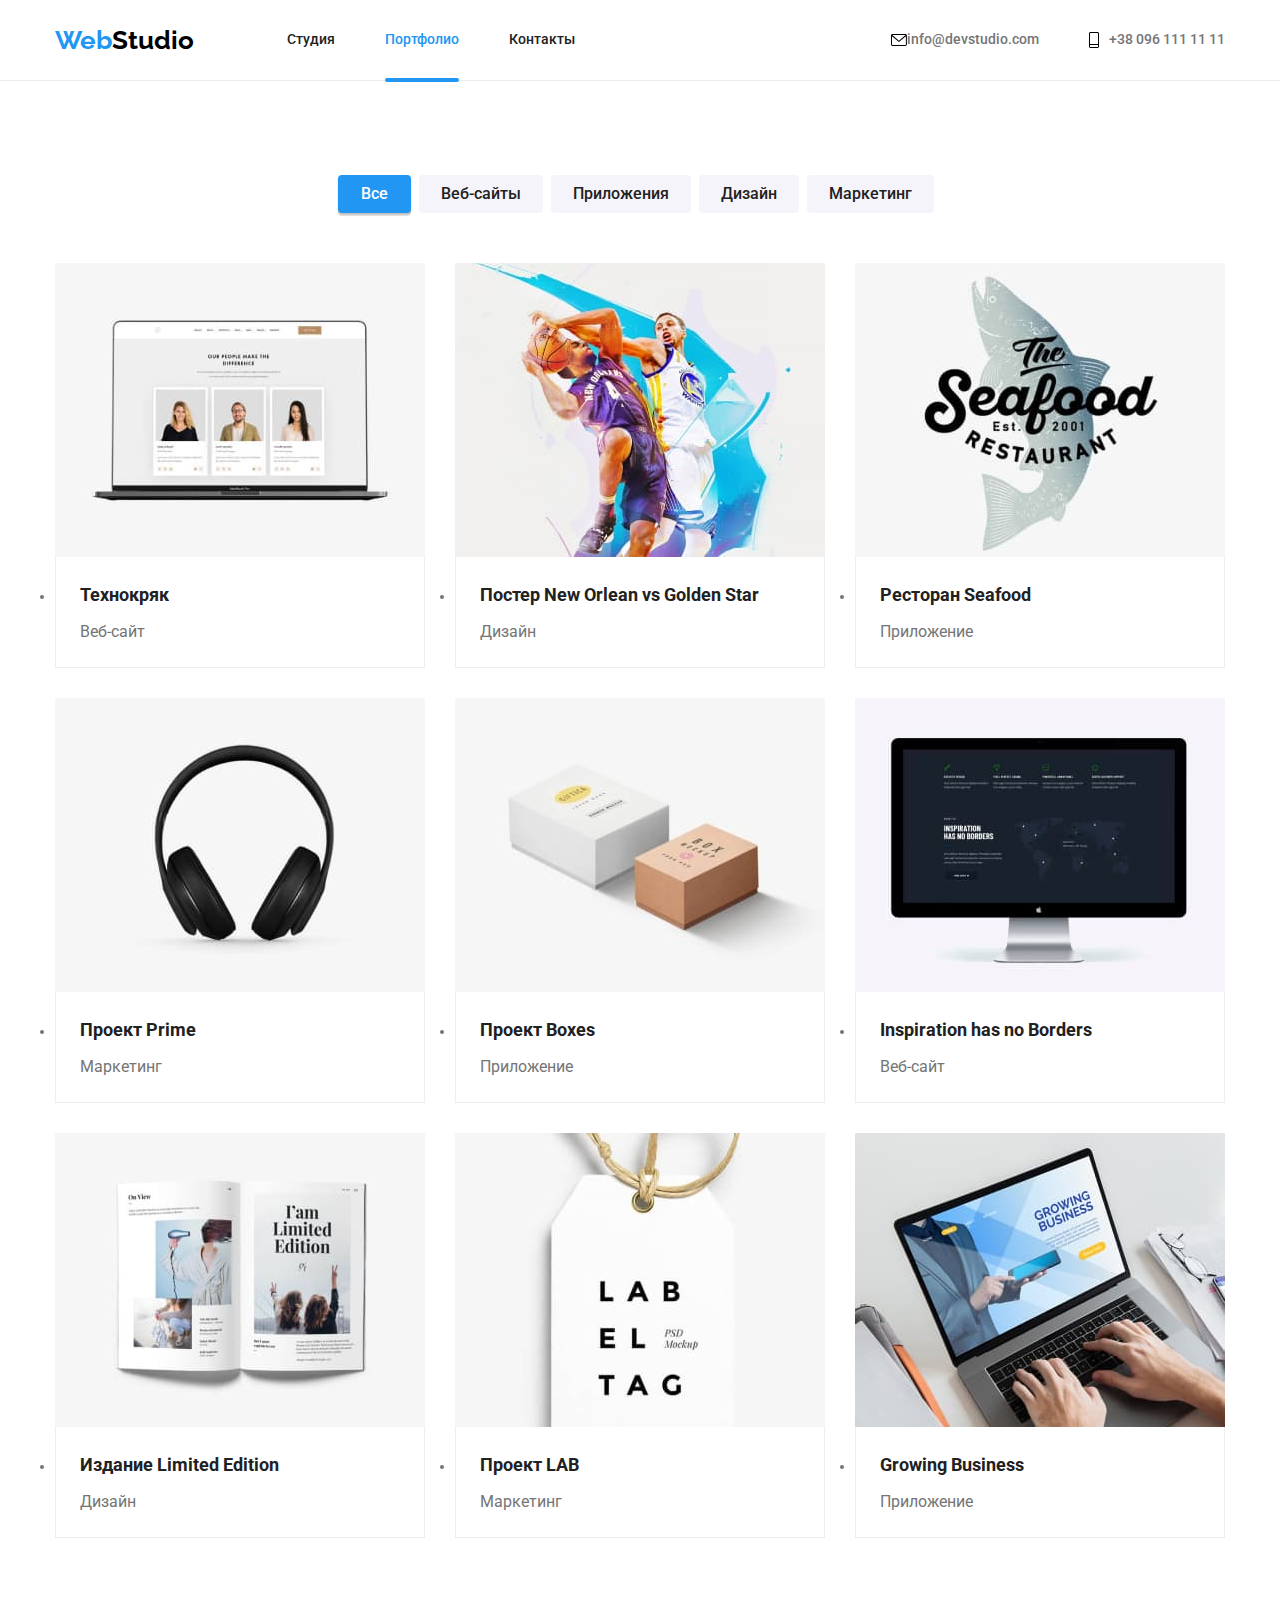
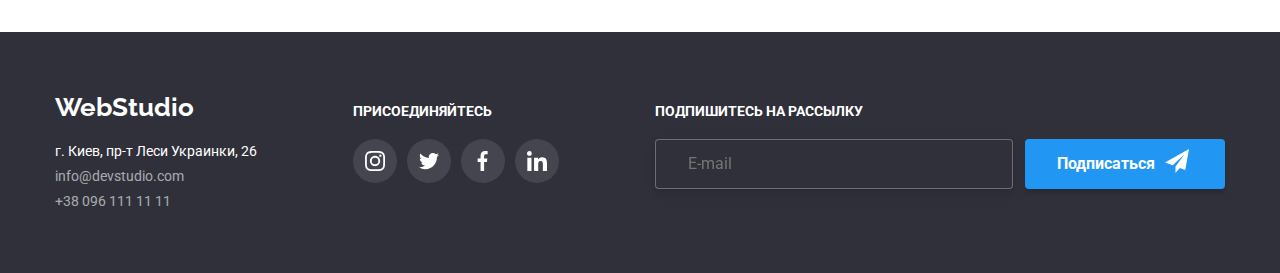
==== commit e051b5b6: "HW7-bem" ====
--- a/portfolio.html
+++ b/portfolio.html
@@ -17,26 +17,26 @@
     <!--Шапка профиля-->
     <header class="header">
         <div class="container nav-auth">
-            <nav class="nav">
-                <a href="./index.html" class="logo"><span class="logo-part">Web</span>Studio</a>
-                <ul class="nav-list">
-                    <li class="nav-item"><a href="./index.html" class="nav-link">Студия</a></li>
-                    <li class="nav-item"><a href="./portfolio.html" class="nav-link  current">Портфолио</a></li>
-                    <li class="nav-item"><a href="" class="nav-link">Контакты</a></li>
+            <nav class="header-nav">
+                <a href="./index.html" class="logo"><span class="logo__part">Web</span>Studio</a>
+                <ul class="header-nav__list">
+                    <li class="header-nav__item"><a href="./index.html"class="header-nav__link">Студия</a></li>
+                    <li class="header-nav__item"><a href="./portfolio.html" class="header-nav__link header-nav__link--current">Портфолио</a></li>
+                    <li class="header-nav__item"><a href="" class="header-nav__link">Контакты</a></li>
                 </ul>
             </nav>
-            <ul class="auth-list">
-                <li class="auth-item">
-                    <a href="mailto:info@devstudio.com" class="auth-link">
+            <ul class="auth__list">
+                <li class="auth__item">
+                    <a href="mailto:info@devstudio.com" class="auth__link">
                         <svg class="auth-icon" width="16" height="12">
                             <use href="./images/sprite.svg#icon-envelope"></use>
                         </svg>
                         info@devstudio.com
                     </a>
                 </li>
-                <li class="auth-item">
-                    <a href="tel:+380961111111" class="auth-link">
-                        <svg class="auth-icon" width="10" height="16">
+                <li class="auth__item">
+                    <a href="tel:+380961111111" class="auth__link">
+                        <svg class="auth__icon" width="10" height="16">
                             <use href="./images/sprite.svg#icon-phone"></use>
                         </svg>
                         +38 096 111 11 11
@@ -49,137 +49,137 @@
         <!--Примеры работ-->
         <section class="works section">
            <div class="container">
-                <h1 class="works-title">Our works</h1>
-                <ul class="filter-list">
-                    <li class="btn"><button type="button" class="filter-btn f-current">Все</button></li>
-                    <li class="btn"><button type="button" class="filter-btn">Веб-сайты</button></li>
-                    <li class="btn"><button type="button" class="filter-btn">Приложения</button></li>
-                    <li class="btn"><button type="button" class="filter-btn">Дизайн</button></li>
-                    <li class="btn"><button type="button" class="filter-btn">Маркетинг</button></li>
+                <h1 class="works__title">Our works</h1>
+                <ul class="filter__list">
+                    <li class="btn"><button type="button" class="filter__btn filter__btn--current">Все</button></li>
+                    <li class="btn"><button type="button" class="filter__btn">Веб-сайты</button></li>
+                    <li class="btn"><button type="button" class="filter__btn">Приложения</button></li>
+                    <li class="btn"><button type="button" class="filter__btn">Дизайн</button></li>
+                    <li class="btn"><button type="button" class="filter__btn">Маркетинг</button></li>
                 </ul>
-                <ul class="exmp-list">
-                    <li class="exmp-item">
-                        <a href="" class="exmp-link">
+                <ul class="work__list">
+                    <li class="work__item">
+                        <a href="" class="work__link">
                                 <div class="card-tunb">
                                     <img src="./images/img5.jpg" alt="notebook with photo" width="370" height="294">
-                                        <p class="card-text">Технокряк это современная площадка распространения коронавируса. Компании используют эту платформу
+                                        <p class="card-tunb__text">Технокряк это современная площадка распространения коронавируса. Компании используют эту платформу
                                             для цифрового
                                             шпионажа и атак на защищённые сервера конкурентов.</p>
                                 </div>
                                 <div class="card-content">
-                                    <h2 class="exmp-title">Технокряк</h2>
-                                    <p class="exmp-text">Веб-сайт</p>
+                                    <h2 class="card-content__title">Технокряк</h2>
+                                    <p class="card-content__text">Веб-сайт</p>
                                 </div>
                             </a>
                     </li>
-                    <li class="exmp-item">
-                        <a href="" class="exmp-link">
+                    <li class="work__item">
+                        <a href="" class="work__link">
                             <div class="card-tunb">
                             
                                 <img src="./images/img6.jpg" alt="basketball" width="370" height="294">
-                                <p class="card-text">Технокряк это современная площадка распространения коронавируса. Компании используют эту платформу для цифрового
-                                    шпионажа и атак на защищённые сервера конкурентов.</p>
-                            </div>
-                            <div class="card-content">
-                                <h2 class="exmp-title">Постер New Orlean vs Golden Star</h2>
-                                <p class="exmp-text">Дизайн</p>
-                            </div>
-                        </a>
-                    </li>
-                    <li class="exmp-item">
-                        <a href="" class="exmp-link">
+                                <p class="card-tunb__text">Технокряк это современная площадка распространения коронавируса. Компании используют эту платформу для цифрового
+                                    шпионажа и атак на защищённые сервера конкурентов.</p>
+                            </div>
+                            <div class="card-content">
+                                <h2 class="card-content__title">Постер New Orlean vs Golden Star</h2>
+                                <p class="card-content__text">Дизайн</p>
+                            </div>
+                        </a>
+                    </li>
+                    <li class="work__item">
+                        <a href="" class="work__link">
                             <div class="card-tunb">
                                 <img src="./images/img7.jpg" alt="seafood restarant" width="370" height="294">
-                                <p class="card-text">Технокряк это современная площадка распространения коронавируса. Компании используют эту платформу
-                                    для цифрового
-                                    шпионажа и атак на защищённые сервера конкурентов.</p>
-                            </div>
-                            <div class="card-content">
-                                <h2 class="exmp-title">Ресторан Seafood</h2>
-                                <p class="exmp-text">Приложение</p>
-                            </div>
-                        </a>
-                    </li>
-                    <li class="exmp-item">
-                        <a href="" class="exmp-link">
+                                <p class="card-tunb__text">Технокряк это современная площадка распространения коронавируса. Компании используют эту платформу
+                                    для цифрового
+                                    шпионажа и атак на защищённые сервера конкурентов.</p>
+                            </div>
+                            <div class="card-content">
+                                <h2 class="card-content__title">Ресторан Seafood</h2>
+                                <p class="card-content__text">Приложение</p>
+                            </div>
+                        </a>
+                    </li>
+                    <li class="work__item">
+                        <a href="" class="work__link">
                             <div class="card-tunb">
                                 <img src="./images/img8.jpg" alt="headphones" width="370" height="294">
-                                <p class="card-text">Технокряк это современная площадка распространения коронавируса. Компании используют эту платформу для цифрового
-                                    шпионажа и атак на защищённые сервера конкурентов.</p>
-                            </div>
-                            <div class="card-content">
-                                <h2 class="exmp-title">Проект Prime</h2>
-                                <p class="exmp-text">Маркетинг</p>
-                            </div>
-                        </a>
-                    </li>
-                    <li class="exmp-item">
-                        <a href="" class="exmp-link">
+                                <p class="card-tunb__text">Технокряк это современная площадка распространения коронавируса. Компании используют эту платформу для цифрового
+                                    шпионажа и атак на защищённые сервера конкурентов.</p>
+                            </div>
+                            <div class="card-content">
+                                <h2 class="card-content__title">Проект Prime</h2>
+                                <p class="card-content__text">Маркетинг</p>
+                            </div>
+                        </a>
+                    </li>
+                    <li class="work__item">
+                        <a href="" class="work__link">
                             <div class="card-tunb">
                                 <img src="./images/img9.jpg" alt="boxes" width="370" height="294">
-                                <p class="card-text">Технокряк это современная площадка распространения коронавируса. Компании используют эту платформу
-                                    для цифрового
-                                    шпионажа и атак на защищённые сервера конкурентов.</p>
-                            </div>
-                            <div class="card-content">
-                                <h2 class="exmp-title">Проект Boxes</h2>
-                                <p class="exmp-text">Приложение</p>
-                            </div>
-                        </a>
-                    </li>
-                    <li class="exmp-item">
-                        <a href="" class="exmp-link">
+                                <p class="card-tunb__text">Технокряк это современная площадка распространения коронавируса. Компании используют эту платформу
+                                    для цифрового
+                                    шпионажа и атак на защищённые сервера конкурентов.</p>
+                            </div>
+                            <div class="card-content">
+                                <h2 class="card-content__title">Проект Boxes</h2>
+                                <p class="card-content__text">Приложение</p>
+                            </div>
+                        </a>
+                    </li>
+                    <li class="work__item">
+                        <a href="" class="work__link">
                             <div class="card-tunb">
                                 <img src="./images/img10.jpg" alt="monitor" width="370" height="294">
-                                <p class="card-text">Технокряк это современная площадка распространения коронавируса. Компании используют эту платформу
-                                    для цифрового
-                                    шпионажа и атак на защищённые сервера конкурентов.</p>
-                            </div>
-                            <div class="card-content">
-                                <h2 class="exmp-title">Inspiration has no Borders</h2>
-                                <p class="exmp-text">Веб-сайт</p>
-                            </div>
-                        </a>
-                    </li>
-                    <li class="exmp-item">
-                        <a href="" class="exmp-link">
+                                <p class="card-tunb__text">Технокряк это современная площадка распространения коронавируса. Компании используют эту платформу
+                                    для цифрового
+                                    шпионажа и атак на защищённые сервера конкурентов.</p>
+                            </div>
+                            <div class="card-content">
+                                <h2 class="card-content__title">Inspiration has no Borders</h2>
+                                <p class="card-content__text">Веб-сайт</p>
+                            </div>
+                        </a>
+                    </li>
+                    <li class="work__item">
+                        <a href="" class="work__link">
                             <div class="card-tunb">
                                 <img src="./images/img11.jpg" alt="magazine" width="370" height="294">
-                                <p class="card-text">Технокряк это современная площадка распространения коронавируса. Компании используют эту платформу
-                                    для цифрового
-                                    шпионажа и атак на защищённые сервера конкурентов.</p>
-                            </div>
-                            <div class="card-content">
-                                <h2 class="exmp-title">Издание Limited Edition</h2>
-                                <p class="exmp-text">Дизайн</p>
-                            </div>
-                        </a>
-                    </li>
-                    <li class="exmp-item">
-                        <a href="" class="exmp-link">
+                                <p class="card-tunb__text">Технокряк это современная площадка распространения коронавируса. Компании используют эту платформу
+                                    для цифрового
+                                    шпионажа и атак на защищённые сервера конкурентов.</p>
+                            </div>
+                            <div class="card-content">
+                                <h2 class="card-content__title">Издание Limited Edition</h2>
+                                <p class="card-content__text">Дизайн</p>
+                            </div>
+                        </a>
+                    </li>
+                    <li class="work__item">
+                        <a href="" class="work__link">
                             <div class="card-tunb">
                                 <img src="./images/img12.jpg" alt="label" width="370" height="294">
-                                <p class="card-text">Технокряк это современная площадка распространения коронавируса. Компании используют эту платформу
-                                    для цифрового
-                                    шпионажа и атак на защищённые сервера конкурентов.</p>
-                            </div>
-                            <div class="card-content">
-                                <h2 class="exmp-title">Проект LAB</h2>
-                                <p class="exmp-text">Маркетинг</p>
-                            </div>
-                        </a>
-                    </li>
-                    <li class="exmp-item">
-                        <a href="" class="exmp-link">
+                                <p class="card-tunb__text">Технокряк это современная площадка распространения коронавируса. Компании используют эту платформу
+                                    для цифрового
+                                    шпионажа и атак на защищённые сервера конкурентов.</p>
+                            </div>
+                            <div class="card-content">
+                                <h2 class="card-content__title">Проект LAB</h2>
+                                <p class="card-content__text">Маркетинг</p>
+                            </div>
+                        </a>
+                    </li>
+                    <li class="work__item">
+                        <a href="" class="work__link">
                             <div class="card-tunb">
                                 <img src="./images/img13.jpg" alt="notebook with hands" width="370" height="294">
-                                <p class="card-text">Технокряк это современная площадка распространения коронавируса. Компании используют эту платформу
-                                    для цифрового
-                                    шпионажа и атак на защищённые сервера конкурентов.</p>
-                            </div>
-                            <div class="card-content">
-                                <h2 class="exmp-title">Growing Business</h2>
-                                <p class="exmp-text">Приложение</p>
+                                <p class="card-tunb__text">Технокряк это современная площадка распространения коронавируса. Компании используют эту платформу
+                                    для цифрового
+                                    шпионажа и атак на защищённые сервера конкурентов.</p>
+                            </div>
+                            <div class="card-content">
+                                <h2 class="card-content__title">Growing Business</h2>
+                                <p class="card-content__text">Приложение</p>
                             </div>
                         </a>
                     </li>
@@ -190,48 +190,48 @@
     <!--Футер-->
     <footer class="footer">
         <div class="container">
-            <div class="footer-block">
-                <div class="adress-block">
+            <div class="footer__block">
+                <div class="footer__adress">
                     <a href="./index.html" class="logo-footer logo"><span class="logo-part">Web</span>Studio</a>
                     <address class="adress">
-                        <p class="adress-coordinates">г. Киев, пр-т Леси Украинки, 26</p>
-                        <ul class="footer-list">
+                        <p class="adress__text">г. Киев, пр-т Леси Украинки, 26</p>
+                        <ul class="adress__list">
                             <li>
-                                <a href="mailto:info@devstudio.com" class="adress-link">info@devstudio.com</a>
+                                <a href="mailto:info@devstudio.com" class="adress__link">info@devstudio.com</a>
                             </li>
                             <li>
-                                <a href="tel:+380961111111" class="adress-link">+38 096 111 11 11</a>
+                                <a href="tel:+380961111111" class="adress__link">+38 096 111 11 11</a>
                             </li>
                         </ul>
                     </address>
                 </div>
                 <div class="join">
-                    <p class="join-title">присоединяйтесь</p>
-                    <ul class="join-block">
-                        <li class="link-box">
-                            <a href="#" class="join-link">
-                                <svg class="join-item" width="20px" height="20px">
+                    <p class="join__title">присоединяйтесь</p>
+                    <ul class="join__list">
+                        <li class="join__item">
+                            <a href="#" class="join__link">
+                                <svg class="join__icon" width="20px" height="20px">
                                     <use href="./images/sprite.svg#icon-instagram"></use>
                                 </svg>
                             </a>
                         </li>
-                        <li class="link-box">
-                            <a href="#" class="join-link">
-                                <svg class="join-item" width="20px" height="20px">
+                        <li class="join__item">
+                            <a href="#" class="join__link">
+                                <svg class="join__icon" width="20px" height="20px">
                                     <use href="./images/sprite.svg#icon-twitter"></use>
                                 </svg>
                             </a>
                         </li>
-                        <li class="link-box">
-                            <a href="#" class="join-link">
-                                <svg class="join-item" width="20px" height="20px">
+                        <li class="join__item">
+                            <a href="#" class="join__link">
+                                <svg class="join__icon" width="20px" height="20px">
                                     <use href="./images/sprite.svg#icon-facebook"></use>
                                 </svg>
                             </a>
                         </li>
-                        <li class="link-box">
-                            <a href="#" class="join-link">
-                                <svg class="join-item" width="20px" height="20px">
+                        <li class="join__item">
+                            <a href="#" class="join__link">
+                                <svg class="join__icon" width="20px" height="20px">
                                     <use href="./images/sprite.svg#icon-linkedin"></use>
                                 </svg>
                             </a>
@@ -240,14 +240,14 @@
                 </div>
     
                 <div class="subscribe">
-                    <p class="join-title">Подпишитесь на рассылку</p>
-                    <div class="form-sub">
+                    <p class="subscribe__title">Подпишитесь на рассылку</p>
+                    <div class="subscribe__form">
                         <label>
-                            <input type="email" name="subscribe" placeholder="E-mail" class="form-sing">
+                            <input type="email" name="subscribe" placeholder="E-mail" class="subscribe__mail">
                         </label>
-                        <button class="sub-btn" type="submit">
+                        <button class="subscribe__btn" type="submit">
                             Подписаться
-                            <svg class="join-item" width="24px" height="24px">
+                            <svg width="24px" height="24px">
                                 <use href="./images/icons.svg#icon-sub"></use>
                             </svg>
                         </button>
@@ -255,9 +255,6 @@
                 </div>
             </div>
         </div>
-    
-    
-    
     </footer>
 </body>
 </html>--- a/css/styles.css
+++ b/css/styles.css
@@ -72,7 +72,7 @@
   font-size: 26px;
   line-height: 1.19;
 }
-.logo-part {
+.logo__part {
   color: var(--accent-color);
   font-family: Raleway;
   font-weight: 700;
@@ -80,7 +80,7 @@
   line-height: 1.19;
 }
 /* Site nav */
-.nav {
+.header-nav {
   display: flex;
   align-items: center;
 }
@@ -89,21 +89,21 @@
   align-items: center;
   justify-content: space-between;
 }
-.nav-list,
-.auth-list {
+.header-nav__list,
+.auth__list {
   display: flex;
   margin: 0;
   padding: 0;
 
   list-style: none;
 }
-.nav-list {
+.header-nav__list {
   margin-left: 93px;
 }
-.auth-list {
+.auth__list {
   margin: auto;
 }
-.nav-link {
+.header-nav__link {
   display: block;
   padding-top: 32px;
   padding-bottom: 32px;
@@ -116,19 +116,19 @@
 
   transition: color 250ms cubic-bezier(0.4, 0, 0.2, 1);
 }
-.nav-link:hover,
-.nav-link:focus {
+.header-nav__link:hover,
+.header-nav__link:focus {
   color: var(--accent-color);
 }
 
-.nav-link.current {
+.header-nav__link.header-nav__link--current {
   color: var(--accent-color);
   text-decoration: none;
 
   font-weight: 500;
   line-height: 1.14;
 }
-.current::after {
+.header-nav__link--current::after {
   content: '';
   display: block;
   position: absolute;
@@ -140,19 +140,19 @@
   border-radius: 2px;
   background-color: var(--accent-color);
 }
-.nav-item {
+.header-nav__item {
   position: relative;
 }
-.nav-item:not(:last-child) {
+.header-nav__item:not(:last-child) {
   display: block;
   margin-right: 50px;
 }
 
-.auth-list {
-  padding: 0;
-  margin: 0;
-}
-.auth-link {
+.auth__list {
+  padding: 0;
+  margin: 0;
+}
+.auth__link {
   display: flex;
   align-items: center;
   padding-top: 32px;
@@ -164,16 +164,16 @@
 
   transition: color 250ms cubic-bezier(0.4, 0, 0.2, 1), fill 250ms cubic-bezier(0.4, 0, 0.2, 1);
 }
-.auth-link:hover,
-.auth-link:focus {
+.auth__link:hover,
+.auth__link:focus {
   color: var(--accent-color);
   fill: var(--accent-color);
 }
-.auth-item + .auth-item {
+.auth__item + .auth__item {
   margin-left: 50px;
 }
 
-.auth-icon {
+.auth__icon {
   margin-right: 10px;
 }
 
@@ -194,7 +194,7 @@
   background-repeat: no-repeat;
   text-align: center;
 }
-.oder-title {
+.oder__title {
   margin-top: 0;
   margin-bottom: 30px;
 
@@ -203,7 +203,7 @@
   font-size: 44px;
   line-height: 1.36;
 }
-.oder-btn {
+.oder__btn {
   border-radius: 4px;
   padding: 10px 32px;
   min-width: 200px;
@@ -222,12 +222,12 @@
   cursor: pointer;
   transition: bacground-color 250ms cubic-bezier(0.4, 0, 0.2, 1);
 }
-.oder-btn:hover,
-.oder-btn:focus {
+.oder__btn:hover,
+.oder__btn:focus {
   background-color: var(--focus-btn);
 }
 /* Site section */
-.features-title {
+.features__title {
   margin-top: 0;
   margin-bottom: 50px;
 
@@ -238,11 +238,11 @@
   line-height: 1.16;
   text-align: center;
 }
-.features-img {
+.features__img {
   margin-right: var(--card-set-gap);
   position: relative;
 }
-.features-text {
+.features__text {
   display: flex;
   align-items: center;
   justify-content: center;
@@ -257,8 +257,8 @@
   font-size: 14px;
   line-height: 1.143;
 }
-.features-img:last-child,
-.advant-content:last-child {
+.features__img:last-child,
+.advant-content__list:last-child {
   margin-right: 0;
 }
 .features {
@@ -269,9 +269,9 @@
 .features {
   background-color: var(--primary-white-color);
 }
-.advant-list,
-.features-list,
-.team-list {
+.advant-content,
+.features__list,
+.card-set {
   display: flex;
   list-style: none;
   margin-top: 0;
@@ -280,7 +280,7 @@
   padding: 0;
 }
 
-.advant-title {
+.advant-content__plus {
   margin-top: 0;
   margin-bottom: 10px;
   color: var(--title-text-color);
@@ -289,19 +289,19 @@
   font-weight: 700;
   line-height: 1.14;
 }
-.advant-content {
+.advant-content__item {
   display: flex;
   flex-direction: column;
   margin-right: var(--card-set-gap);
   flex-basis: calc(100% / 4 - 30px);
 }
 
-.advant-text {
+.advant-content__text {
   margin-top: 0;
   margin-bottom: 0;
   line-height: 1.7;
 }
-.icon-box {
+.advant-content-icon {
   display: flex;
   width: 270px;
   height: 120px;
@@ -311,7 +311,7 @@
   align-items: center;
   margin-bottom: 30px;
 }
-.icon {
+.advant-content-icon__pic {
   padding: 0;
   margin: 0;
   border: none;
@@ -320,14 +320,14 @@
 .team {
   background-color: var(--bacground-fon-color);
 }
-.team-content {
+.card-set__content {
   padding: 30px 32px;
   display: flex;
   flex-direction: column;
   justify-content: space-evenly;
   text-align: center;
 }
-.team-title {
+.team__title {
   margin-top: 0;
   margin-bottom: 50px;
   background-color: var(--bacground-fon-color);
@@ -338,26 +338,26 @@
   line-height: 1.16;
   text-align: center;
 }
-.team-name {
+.card-set__name {
   margin-bottom: 10px;
   color: var(--title-text-color);
   font-weight: 500;
   font-size: 16px;
   line-height: 1.19;
 }
-.team-position {
+.card-set__position {
   margin-bottom: 16px;
   padding-bottom: 0;
   font-size: 16px;
   line-height: 1.19;
 }
-.team-list {
+.team__list {
   display: flex;
   flex-wrap: wrap;
   width: 100%;
   padding: 0;
 }
-.team-card {
+.card-set__item {
   flex-basis: calc((100% - 3 * var(--card-set-gap)) / 4);
   padding: 0;
   height: auto;
@@ -368,17 +368,17 @@
 
   background-color: var(--primary-white-color);
 }
-.team-card:not(:last-child) {
+.card-set__item:not(:last-child) {
   margin-right: var(--card-set-gap);
 }
-.link-block {
+.social-block {
   display: flex;
   list-style: none;
   justify-content: center;
   padding: 0;
 }
 
-.social-link {
+.social-block__link {
   display: flex;
   width: 44px;
   height: 44px;
@@ -392,24 +392,24 @@
     fill 250ms cubic-bezier(0.4, 0, 0.2, 1);
 }
 
-.social-link:hover,
-.social-link:focus {
+.social-block__link:hover,
+.social-block__link:focus {
   background-color: var(--accent-color);
   fill: var(--primary-white-color);
 }
 
-.works-title,
-.advant-main-title {
+.works__title,
+.advant__title {
   position: absolute;
   color: transparent;
   visibility: hidden;
   margin: 0;
   padding: 0;
 }
-.clients-section {
+.clients{
   padding: 94px 0;
 }
-.title-clients {
+.clients__title {
   margin-top: 0;
   margin-bottom: 50px;
 
@@ -420,16 +420,16 @@
   line-height: 1.16;
   text-align: center;
 }
-.company-block {
+.company {
   display: flex;
   list-style: none;
   padding: 0;
   margin: 0;
 }
-.company:not(:last-child) {
+.company__item:not(:last-child) {
   margin-right: 30px;
 }
-.company-link {
+.company__link {
   display: flex;
   justify-content: center;
   align-items: center;
@@ -443,8 +443,8 @@
 
   transition: border 250ms cubic-bezier(0.4, 0, 0.2, 1), fill 250ms cubic-bezier(0.4, 0, 0.2, 1);
 }
-.company-link:hover,
-.company-link:focus {
+.company__link:hover,
+.company__link:focus {
   border: 1px solid var(--accent-color);
   box-sizing: border-box;
   border-radius: 4px;
@@ -458,24 +458,33 @@
   padding-bottom: 60px;
   background-color: var(--footer-color);
 }
-.footer-list {
+.footer__block {
+  display: flex;
+  align-items: baseline;
+  justify-content: space-between;
+  width: 100%;
+}
+.footer__adress {
+  margin-right: 70px;
+}
+.adress__list {
   margin: 0;
   display: block;
   list-style: none;
   padding: 0;
 }
-.footer-list > li {
+.adress__list > li {
   margin-top: 9px;
 }
 .adress {
   display: block;
 }
-.adress-coordinates {
+.adress__text {
   color: var(--primary-white-color);
   text-decoration: none;
   font-style: normal;
 }
-.adress-link {
+.adress__link {
   margin-top: 9px;
   color: var(--link-color);
   text-decoration: none;
@@ -484,8 +493,8 @@
 
   transition: color 250ms cubic-bezier(0.4, 0, 0.2, 1);
 }
-.adress-link:hover,
-.adress-link:focus {
+.adress__link:hover,
+.adress__link:focus {
   color: var(--accent-color);
 }
 .logo-footer {
@@ -499,19 +508,11 @@
   font-size: 26px;
   line-height: 1.19;
 }
-.footer-block {
-  display: flex;
-  align-items: baseline;
-  justify-content: space-between;
-  width: 100%;
-}
-.adress-block {
-  margin-right: 70px;
-}
 .join {
   margin-right: 70px;
 }
-.join-title {
+.join__title,
+.subscribe__title {
   margin-bottom: 20px;
   text-transform: uppercase;
   font-weight: 700;
@@ -519,7 +520,7 @@
   line-height: 1.142;
   color: var(--primary-white-color);
 }
-.join-block {
+.join__list {
   display: flex;
   list-style: none;
   justify-content: center;
@@ -528,11 +529,11 @@
   margin: 0;
   margin-bottom: 30px;
 }
-.link-box:not(:last-child) {
+.join__item:not(:last-child) {
   margin-right: 10px;
 }
 
-.join-link {
+.join__link {
   display: flex;
 
   width: 44px;
@@ -546,14 +547,22 @@
 
   transition: background-color 250ms cubic-bezier(0.4, 0, 0.2, 1);
 }
-.join-item {
+.join__icon {
   fill: currentColor;
 }
-.join-link:hover,
-.join-link:focus {
+.join__link:hover,
+.join__link:focus {
   background-color: var(--accent-color);
 }
-.form-sing {
+.subscribe__form {
+  display: flex;
+}
+.subscribe__form input::placeholder {
+  padding: 15px 16px;
+  font-size: 16px;
+  line-height: 1.25;
+}
+.subscribe__mail {
   width: 358px;
   height: 50px;
   background-color: var(--footer-color);
@@ -561,34 +570,18 @@
   box-sizing: border-box;
   filter: drop-shadow(0px 4px 4px rgba(0, 0, 0, 0.15));
   border-radius: 4px;
-}
-.form-sub {
-  display: flex;
-}
-.form-sing {
-  width: 358px;
-  height: 50px;
-  background-color: var(--footer-color);
-  border: 1px solid rgba(255, 255, 255, 0.3);
-  box-sizing: border-box;
-  filter: drop-shadow(0px 4px 4px rgba(0, 0, 0, 0.15));
-  border-radius: 4px;
   outline: none;
   color: var(--primary-white-color);
   padding: 15px 16px;
   font-size: 16px;
   line-height: 1.25;
 }
-.form-sub input::placeholder {
-  padding: 15px 16px;
-  font-size: 16px;
-  line-height: 1.25;
-}
-.form-sub label {
+
+.subscribe__form label {
   margin-right: 12px;
   max-width: 358px;
 }
-.sub-btn {
+.subscribe__btn {
   display: flex;
   margin-left: auto;
   margin-right: auto;
@@ -610,7 +603,7 @@
   cursor: pointer;
   transition: bacground-color 250ms cubic-bezier(0.4, 0, 0.2, 1);
 }
-.sub-btn svg {
+.subscribe__btn svg {
   margin-left: 10px;
 }
 /*modal window*/
@@ -653,7 +646,7 @@
     0px 2px 1px rgba(0, 0, 0, 0.2);
   border-radius: 4px;
 }
-.btn-close {
+.modal__btn--close {
   display: flex;
   align-items: center;
   justify-content: center;
@@ -673,8 +666,8 @@
   cursor: pointer;
   transition: fill 250ms cubic-bezier(0.4, 0, 0.2, 1);
 }
-.btn-close:hover,
-.btn-close:focus {
+.modal__btn--close:hover,
+.modal__btn--close:focus {
   fill: var(--accent-color);
 }
 .form {
@@ -682,7 +675,7 @@
 
   background: #ffffff;
 }
-.form-title {
+.form__title {
   display: block;
   width: 448px;
   margin-bottom: 12px;
@@ -692,19 +685,19 @@
   text-align: center;
   color: var(--title-text-color);
 }
-.form-field {
+.form__field {
   display: flex;
   flex-direction: column;
   position: relative;
   margin-bottom: 10px;
 }
-.form-lable {
+.form__lable {
   position: absolute;
   font-size: 12px;
   line-height: 1.166;
   padding-bottom: 10px;
 }
-.form-input {
+.form__input {
   height: 40px;
   padding-left: 40px;
   margin-top: 4px;
@@ -715,12 +708,12 @@
   cursor: pointer;
   transition: boder-color 250ms cubic-bezier(0.4, 0, 0.2, 1);
 }
-.form-comment {
+.form__comment {
   margin-top: 4px;
   outline: none;
   cursor: pointer;
 }
-.form-icon {
+.form__icon {
   position: absolute;
   display: inline-block;
   top: 55%;
@@ -728,14 +721,14 @@
   fill: var(--title-text-color);
   transition: fill 250ms cubic-bezier(0.4, 0, 0.2, 1);
 }
-.form-field:focus-within .form-icon {
+.form__field:focus-within .form__icon {
   fill: var(--accent-color);
 }
-.form-field:focus-within .form-input {
+.form__field:focus-within .form__input {
   border-color: var(--accent-color);
   background-color: var(--primary-white-color);
 }
-.form-field textarea {
+.form__field textarea {
   height: 120px;
   padding-top: 12px;
   padding-left: 40px;
@@ -750,39 +743,38 @@
   cursor: pointer;
   transition: boder-color 250ms cubic-bezier(0.4, 0, 0.2, 1);
 }
-.form-btn {
-  display: block;
-  margin-left: auto;
-  margin-right: auto;
-  border-radius: 4px;
-  padding: 10px 32px;
-  min-width: 200px;
-  box-shadow: 0px 4px 4px rgba(0, 0, 0, 0.15);
-  color: var(--primary-white-color);
-  background-color: var(--accent-color);
-  border: none;
-
-  font-family: Roboto;
-  font-style: normal;
-  font-weight: 700;
-  font-size: 16px;
-  line-height: 1.875;
-  text-align: center;
-
-  cursor: pointer;
-  transition: bacground-color 250ms cubic-bezier(0.4, 0, 0.2, 1);
-}
-.form-btn:hover,
-.form-btn:focus {
-  background-color: var(--focus-btn);
-}
-.form-field textarea::placeholder {
+.form__field textarea::placeholder {
   margin: 12px 16px;
   font-size: 12px;
   line-height: 1.166;
   color: rgba(117, 117, 117, 0.5);
 }
-
+.agree__btn {
+  display: block;
+  margin-left: auto;
+  margin-right: auto;
+  border-radius: 4px;
+  padding: 10px 32px;
+  min-width: 200px;
+  box-shadow: 0px 4px 4px rgba(0, 0, 0, 0.15);
+  color: var(--primary-white-color);
+  background-color: var(--accent-color);
+  border: none;
+
+  font-family: Roboto;
+  font-style: normal;
+  font-weight: 700;
+  font-size: 16px;
+  line-height: 1.875;
+  text-align: center;
+
+  cursor: pointer;
+  transition: bacground-color 250ms cubic-bezier(0.4, 0, 0.2, 1);
+}
+.agree__btn:hover,
+.agree__btn:focus {
+  background-color: var(--focus-btn);
+}
 .agree {
   position: relative;
   display: flex;
@@ -793,7 +785,7 @@
   margin-bottom: 30px;
   cursor: pointer;
 }
-.check-icon {
+.agree__icon {
   display: inline-block;
   margin-right: 9px;
   width: 16px;
@@ -801,7 +793,7 @@
   border: 1px solid var(--title-text-color);
   box-shadow: 0px 4px 4px rgba(0, 0, 0, 0.25);
 }
-.checkbox {
+.agree__input {
   position: absolute;
   width: 1px;
   height: 1px;
@@ -812,22 +804,22 @@
   border: 0;
   clip: rect(0 0 0 0);
 }
-.check-icon:hover {
+.agree__icon:hover {
   border-color: 2px solid var(--accent-color);
 }
-.checkbox:checked + .check-icon {
+.agree__input:checked + .agree__icon {
   background-color: var(--accent-color);
   background-image: url(../images/icon-check.svg);
   background-size: contain;
   border-color: var(--accent-color);
   background-origin: border-box;
 }
-.agree-link {
+.agree__link {
   color: var(--accent-color);
   padding-left: 5px;
 }
 /* Styles for portfolio.html */
-.filter-list,
+.filter__list,
 .exmp-list {
   list-style: none;
 }
@@ -837,7 +829,7 @@
 .btn {
   margin-right: 8px;
 }
-.filter-btn {
+.filter__btn {
   border-radius: 4px;
   padding: 6px 22px;
   min-width: 73px;
@@ -858,69 +850,35 @@
     box-shadow 250ms cubic-bezier(0.4, 0, 0.2, 1);
 }
 
-.filter-btn.f-current {
+.filter__btn--current {
   color: var(--primary-white-color);
   background-color: var(--accent-color);
   box-shadow: 0px 3px 1px rgba(0, 0, 0, 0.1), 0px 1px 2px rgba(0, 0, 0, 0.08),
     0px 2px 2px rgba(0, 0, 0, 0.12);
 }
-.filter-btn:hover,
-.filter-btn:focus {
+.filter__btn:hover,
+.filter__btn:focus {
   color: var(--primary-white-color);
   background-color: var(--accent-color);
   box-shadow: 0px 3px 1px rgba(0, 0, 0, 0.1), 0px 1px 2px rgba(0, 0, 0, 0.08),
     0px 2px 2px rgba(0, 0, 0, 0.12);
   border-radius: 4px;
 }
-.filter-list {
+.filter__list {
   display: flex;
   justify-content: center;
   margin: 0;
   margin-bottom: 50px;
   padding: 0;
 }
-.exmp-link {
-  display: block;
-  text-decoration: none;
-  color: var(--title-text-color);
-
-  font-weight: 700;
-  font-size: 18px;
-  line-height: 2;
-
-  transition: color 250ms cubic-bezier(0.4, 0, 0.2, 1),
-    box-shadow 250ms cubic-bezier(0.4, 0, 0.2, 1);
-}
-.exmp-link:hover,
-.exmp-link:focus {
-  color: var(--title-text-color);
-  box-shadow: 0px 1px 1px rgba(0, 0, 0, 0.12), 0px 4px 4px rgba(0, 0, 0, 0.06),
-    1px 4px 6px rgba(0, 0, 0, 0.16);
-}
-
-.exmp-title {
-  margin-bottom: 4px;
-  font-weight: 700;
-  font-size: 18px;
-  line-height: 2;
-
-  color: var(--title-text-color);
-}
-.exmp-text {
-  font-weight: 400;
-  font-size: 16px;
-  line-height: 1.875;
-
-  color: var(--primary-text-color);
-}
-.exmp-list {
+.work__list {
   padding: 0;
   margin: 0;
 
   display: flex;
   flex-wrap: wrap;
 }
-.exmp-item {
+.work__item {
   flex-basis: calc((100% - 60px) / 3);
   margin-right: var(--card-set-gap);
   margin-bottom: var(--card-set-gap);
@@ -929,11 +887,39 @@
   height: auto;
   width: 100%;
 }
-.exmp-item:nth-child(3n) {
+.work__item:nth-child(3n) {
   margin-right: 0;
 }
-.exmp-item:nth-child(n + 6) {
+.work__item:nth-child(n + 6) {
   margin-bottom: 0;
+}
+.work__item:hover .card-tunb::before,
+.work__item:focus .card-tunb::before {
+  transform: translateY(0);
+  opacity: 1;
+}
+.work__item:hover .card-tunb__text,
+.work__item:focus .card-tunb__text {
+  transform: translateY(0);
+  opacity: 1;
+}
+.work__link {
+  display: block;
+  text-decoration: none;
+  color: var(--title-text-color);
+
+  font-weight: 700;
+  font-size: 18px;
+  line-height: 2;
+
+  transition: color 250ms cubic-bezier(0.4, 0, 0.2, 1),
+    box-shadow 250ms cubic-bezier(0.4, 0, 0.2, 1);
+}
+.work__link:hover,
+.work__link:focus {
+  color: var(--title-text-color);
+  box-shadow: 0px 1px 1px rgba(0, 0, 0, 0.12), 0px 4px 4px rgba(0, 0, 0, 0.06),
+    1px 4px 6px rgba(0, 0, 0, 0.16);
 }
 .card-tunb::before {
   content: '';
@@ -947,12 +933,11 @@
   transition: opacity 250ms cubic-bezier(0.4, 0, 0.2, 1),
     transform 250ms cubic-bezier(0.4, 0, 0.2, 1);
 }
-
 .card-tunb {
   position: relative;
   overflow: hidden;
 }
-.card-text {
+.card-tunb__text{
   position: absolute;
   top: 0;
   opacity: 0;
@@ -965,9 +950,6 @@
   transition: opacity 250ms cubic-bezier(0.4, 0, 0.2, 1),
     transform 250ms cubic-bezier(0.4, 0, 0.2, 1);
 }
-.card-set {
-  display: flex;
-}
 .card-content {
   padding: 20px 24px;
 
@@ -975,13 +957,18 @@
   border-right: 1px solid #eeeeee;
   border-left: 1px solid #eeeeee;
 }
-.exmp-link:hover .card-tunb::before,
-.exmp-link:focus .card-tunb::before {
-  transform: translateY(0);
-  opacity: 1;
-}
-.exmp-link:hover .card-text,
-.exmp-link:focus .card-text {
-  transform: translateY(0);
-  opacity: 1;
-}
+.card-content__title {
+  margin-bottom: 4px;
+  font-weight: 700;
+  font-size: 18px;
+  line-height: 2;
+
+  color: var(--title-text-color);
+}
+.card-content__text {
+  font-weight: 400;
+  font-size: 16px;
+  line-height: 1.875;
+
+  color: var(--primary-text-color);
+}
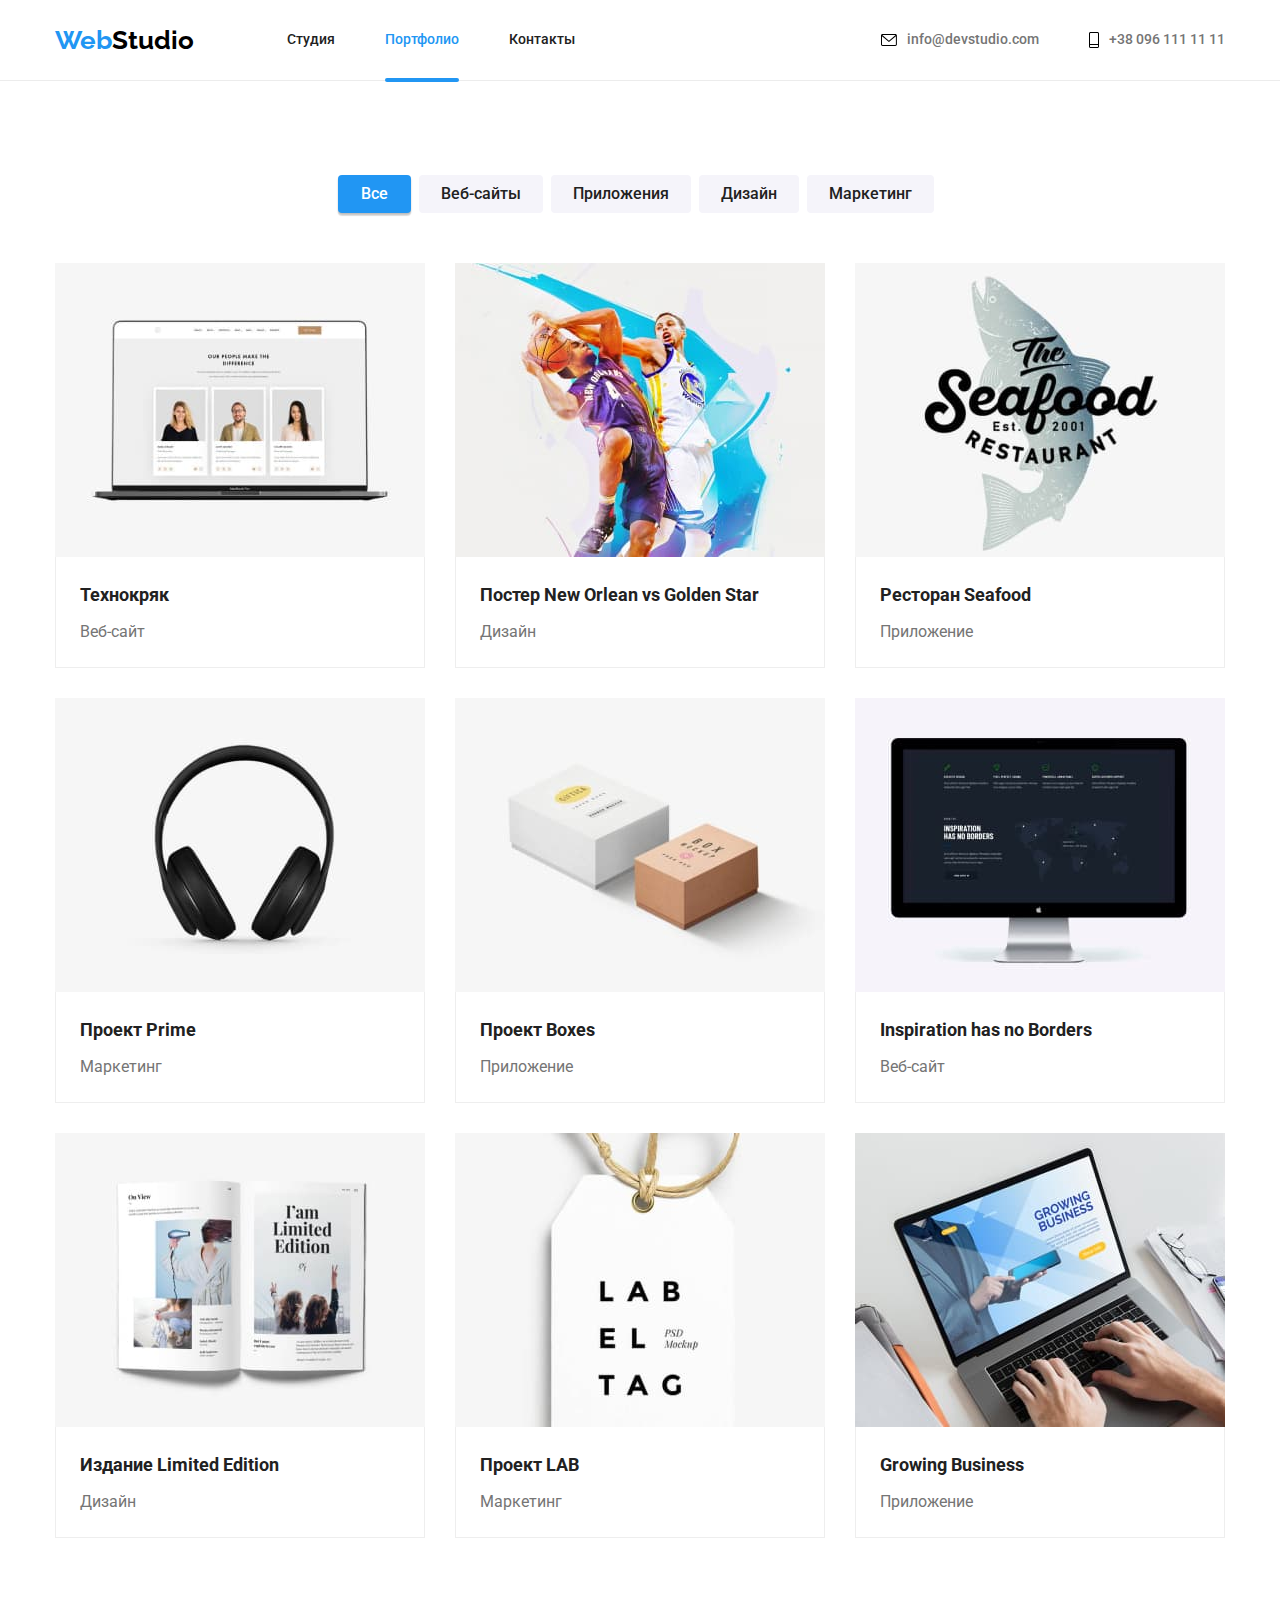
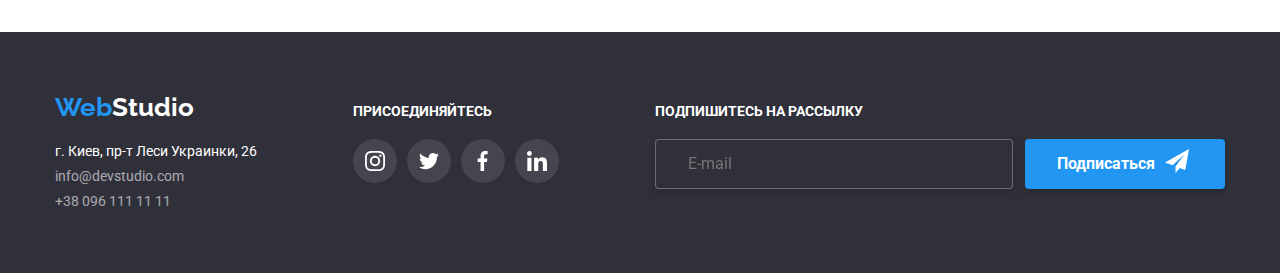
==== commit e2169c2c: "HW6-last" ====
--- a/portfolio.html
+++ b/portfolio.html
@@ -17,26 +17,26 @@
     <!--Шапка профиля-->
     <header class="header">
         <div class="container nav-auth">
-            <nav class="header-nav">
-                <a href="./index.html" class="logo"><span class="logo__part">Web</span>Studio</a>
-                <ul class="header-nav__list">
-                    <li class="header-nav__item"><a href="./index.html"class="header-nav__link">Студия</a></li>
-                    <li class="header-nav__item"><a href="./portfolio.html" class="header-nav__link header-nav__link--current">Портфолио</a></li>
-                    <li class="header-nav__item"><a href="" class="header-nav__link">Контакты</a></li>
+            <nav class="nav">
+                <a href="./index.html" class="logo"><span class="logo-part">Web</span>Studio</a>
+                <ul class="nav-list">
+                    <li class="nav-item"><a href="./index.html" class="nav-link">Студия</a></li>
+                    <li class="nav-item"><a href="./portfolio.html" class="nav-link  current">Портфолио</a></li>
+                    <li class="nav-item"><a href="" class="nav-link">Контакты</a></li>
                 </ul>
             </nav>
-            <ul class="auth__list">
-                <li class="auth__item">
-                    <a href="mailto:info@devstudio.com" class="auth__link">
+            <ul class="auth-list">
+                <li class="auth-item">
+                    <a href="mailto:info@devstudio.com" class="auth-link">
                         <svg class="auth-icon" width="16" height="12">
                             <use href="./images/sprite.svg#icon-envelope"></use>
                         </svg>
                         info@devstudio.com
                     </a>
                 </li>
-                <li class="auth__item">
-                    <a href="tel:+380961111111" class="auth__link">
-                        <svg class="auth__icon" width="10" height="16">
+                <li class="auth-item">
+                    <a href="tel:+380961111111" class="auth-link">
+                        <svg class="auth-icon" width="10" height="16">
                             <use href="./images/sprite.svg#icon-phone"></use>
                         </svg>
                         +38 096 111 11 11
@@ -49,137 +49,137 @@
         <!--Примеры работ-->
         <section class="works section">
            <div class="container">
-                <h1 class="works__title">Our works</h1>
-                <ul class="filter__list">
-                    <li class="btn"><button type="button" class="filter__btn filter__btn--current">Все</button></li>
-                    <li class="btn"><button type="button" class="filter__btn">Веб-сайты</button></li>
-                    <li class="btn"><button type="button" class="filter__btn">Приложения</button></li>
-                    <li class="btn"><button type="button" class="filter__btn">Дизайн</button></li>
-                    <li class="btn"><button type="button" class="filter__btn">Маркетинг</button></li>
+                <h1 class="works-title">Our works</h1>
+                <ul class="filter-list">
+                    <li class="btn"><button type="button" class="filter-btn f-current">Все</button></li>
+                    <li class="btn"><button type="button" class="filter-btn">Веб-сайты</button></li>
+                    <li class="btn"><button type="button" class="filter-btn">Приложения</button></li>
+                    <li class="btn"><button type="button" class="filter-btn">Дизайн</button></li>
+                    <li class="btn"><button type="button" class="filter-btn">Маркетинг</button></li>
                 </ul>
-                <ul class="work__list">
-                    <li class="work__item">
-                        <a href="" class="work__link">
+                <ul class="exmp-list">
+                    <li class="exmp-item">
+                        <a href="" class="exmp-link">
                                 <div class="card-tunb">
                                     <img src="./images/img5.jpg" alt="notebook with photo" width="370" height="294">
-                                        <p class="card-tunb__text">Технокряк это современная площадка распространения коронавируса. Компании используют эту платформу
+                                        <p class="card-text">Технокряк это современная площадка распространения коронавируса. Компании используют эту платформу
                                             для цифрового
                                             шпионажа и атак на защищённые сервера конкурентов.</p>
                                 </div>
                                 <div class="card-content">
-                                    <h2 class="card-content__title">Технокряк</h2>
-                                    <p class="card-content__text">Веб-сайт</p>
+                                    <h2 class="exmp-title">Технокряк</h2>
+                                    <p class="exmp-text">Веб-сайт</p>
                                 </div>
                             </a>
                     </li>
-                    <li class="work__item">
-                        <a href="" class="work__link">
+                    <li class="exmp-item">
+                        <a href="" class="exmp-link">
                             <div class="card-tunb">
                             
                                 <img src="./images/img6.jpg" alt="basketball" width="370" height="294">
-                                <p class="card-tunb__text">Технокряк это современная площадка распространения коронавируса. Компании используют эту платформу для цифрового
-                                    шпионажа и атак на защищённые сервера конкурентов.</p>
-                            </div>
-                            <div class="card-content">
-                                <h2 class="card-content__title">Постер New Orlean vs Golden Star</h2>
-                                <p class="card-content__text">Дизайн</p>
-                            </div>
-                        </a>
-                    </li>
-                    <li class="work__item">
-                        <a href="" class="work__link">
+                                <p class="card-text">Технокряк это современная площадка распространения коронавируса. Компании используют эту платформу для цифрового
+                                    шпионажа и атак на защищённые сервера конкурентов.</p>
+                            </div>
+                            <div class="card-content">
+                                <h2 class="exmp-title">Постер New Orlean vs Golden Star</h2>
+                                <p class="exmp-text">Дизайн</p>
+                            </div>
+                        </a>
+                    </li>
+                    <li class="exmp-item">
+                        <a href="" class="exmp-link">
                             <div class="card-tunb">
                                 <img src="./images/img7.jpg" alt="seafood restarant" width="370" height="294">
-                                <p class="card-tunb__text">Технокряк это современная площадка распространения коронавируса. Компании используют эту платформу
-                                    для цифрового
-                                    шпионажа и атак на защищённые сервера конкурентов.</p>
-                            </div>
-                            <div class="card-content">
-                                <h2 class="card-content__title">Ресторан Seafood</h2>
-                                <p class="card-content__text">Приложение</p>
-                            </div>
-                        </a>
-                    </li>
-                    <li class="work__item">
-                        <a href="" class="work__link">
+                                <p class="card-text">Технокряк это современная площадка распространения коронавируса. Компании используют эту платформу
+                                    для цифрового
+                                    шпионажа и атак на защищённые сервера конкурентов.</p>
+                            </div>
+                            <div class="card-content">
+                                <h2 class="exmp-title">Ресторан Seafood</h2>
+                                <p class="exmp-text">Приложение</p>
+                            </div>
+                        </a>
+                    </li>
+                    <li class="exmp-item">
+                        <a href="" class="exmp-link">
                             <div class="card-tunb">
                                 <img src="./images/img8.jpg" alt="headphones" width="370" height="294">
-                                <p class="card-tunb__text">Технокряк это современная площадка распространения коронавируса. Компании используют эту платформу для цифрового
-                                    шпионажа и атак на защищённые сервера конкурентов.</p>
-                            </div>
-                            <div class="card-content">
-                                <h2 class="card-content__title">Проект Prime</h2>
-                                <p class="card-content__text">Маркетинг</p>
-                            </div>
-                        </a>
-                    </li>
-                    <li class="work__item">
-                        <a href="" class="work__link">
+                                <p class="card-text">Технокряк это современная площадка распространения коронавируса. Компании используют эту платформу для цифрового
+                                    шпионажа и атак на защищённые сервера конкурентов.</p>
+                            </div>
+                            <div class="card-content">
+                                <h2 class="exmp-title">Проект Prime</h2>
+                                <p class="exmp-text">Маркетинг</p>
+                            </div>
+                        </a>
+                    </li>
+                    <li class="exmp-item">
+                        <a href="" class="exmp-link">
                             <div class="card-tunb">
                                 <img src="./images/img9.jpg" alt="boxes" width="370" height="294">
-                                <p class="card-tunb__text">Технокряк это современная площадка распространения коронавируса. Компании используют эту платформу
-                                    для цифрового
-                                    шпионажа и атак на защищённые сервера конкурентов.</p>
-                            </div>
-                            <div class="card-content">
-                                <h2 class="card-content__title">Проект Boxes</h2>
-                                <p class="card-content__text">Приложение</p>
-                            </div>
-                        </a>
-                    </li>
-                    <li class="work__item">
-                        <a href="" class="work__link">
+                                <p class="card-text">Технокряк это современная площадка распространения коронавируса. Компании используют эту платформу
+                                    для цифрового
+                                    шпионажа и атак на защищённые сервера конкурентов.</p>
+                            </div>
+                            <div class="card-content">
+                                <h2 class="exmp-title">Проект Boxes</h2>
+                                <p class="exmp-text">Приложение</p>
+                            </div>
+                        </a>
+                    </li>
+                    <li class="exmp-item">
+                        <a href="" class="exmp-link">
                             <div class="card-tunb">
                                 <img src="./images/img10.jpg" alt="monitor" width="370" height="294">
-                                <p class="card-tunb__text">Технокряк это современная площадка распространения коронавируса. Компании используют эту платформу
-                                    для цифрового
-                                    шпионажа и атак на защищённые сервера конкурентов.</p>
-                            </div>
-                            <div class="card-content">
-                                <h2 class="card-content__title">Inspiration has no Borders</h2>
-                                <p class="card-content__text">Веб-сайт</p>
-                            </div>
-                        </a>
-                    </li>
-                    <li class="work__item">
-                        <a href="" class="work__link">
+                                <p class="card-text">Технокряк это современная площадка распространения коронавируса. Компании используют эту платформу
+                                    для цифрового
+                                    шпионажа и атак на защищённые сервера конкурентов.</p>
+                            </div>
+                            <div class="card-content">
+                                <h2 class="exmp-title">Inspiration has no Borders</h2>
+                                <p class="exmp-text">Веб-сайт</p>
+                            </div>
+                        </a>
+                    </li>
+                    <li class="exmp-item">
+                        <a href="" class="exmp-link">
                             <div class="card-tunb">
                                 <img src="./images/img11.jpg" alt="magazine" width="370" height="294">
-                                <p class="card-tunb__text">Технокряк это современная площадка распространения коронавируса. Компании используют эту платформу
-                                    для цифрового
-                                    шпионажа и атак на защищённые сервера конкурентов.</p>
-                            </div>
-                            <div class="card-content">
-                                <h2 class="card-content__title">Издание Limited Edition</h2>
-                                <p class="card-content__text">Дизайн</p>
-                            </div>
-                        </a>
-                    </li>
-                    <li class="work__item">
-                        <a href="" class="work__link">
+                                <p class="card-text">Технокряк это современная площадка распространения коронавируса. Компании используют эту платформу
+                                    для цифрового
+                                    шпионажа и атак на защищённые сервера конкурентов.</p>
+                            </div>
+                            <div class="card-content">
+                                <h2 class="exmp-title">Издание Limited Edition</h2>
+                                <p class="exmp-text">Дизайн</p>
+                            </div>
+                        </a>
+                    </li>
+                    <li class="exmp-item">
+                        <a href="" class="exmp-link">
                             <div class="card-tunb">
                                 <img src="./images/img12.jpg" alt="label" width="370" height="294">
-                                <p class="card-tunb__text">Технокряк это современная площадка распространения коронавируса. Компании используют эту платформу
-                                    для цифрового
-                                    шпионажа и атак на защищённые сервера конкурентов.</p>
-                            </div>
-                            <div class="card-content">
-                                <h2 class="card-content__title">Проект LAB</h2>
-                                <p class="card-content__text">Маркетинг</p>
-                            </div>
-                        </a>
-                    </li>
-                    <li class="work__item">
-                        <a href="" class="work__link">
+                                <p class="card-text">Технокряк это современная площадка распространения коронавируса. Компании используют эту платформу
+                                    для цифрового
+                                    шпионажа и атак на защищённые сервера конкурентов.</p>
+                            </div>
+                            <div class="card-content">
+                                <h2 class="exmp-title">Проект LAB</h2>
+                                <p class="exmp-text">Маркетинг</p>
+                            </div>
+                        </a>
+                    </li>
+                    <li class="exmp-item">
+                        <a href="" class="exmp-link">
                             <div class="card-tunb">
                                 <img src="./images/img13.jpg" alt="notebook with hands" width="370" height="294">
-                                <p class="card-tunb__text">Технокряк это современная площадка распространения коронавируса. Компании используют эту платформу
-                                    для цифрового
-                                    шпионажа и атак на защищённые сервера конкурентов.</p>
-                            </div>
-                            <div class="card-content">
-                                <h2 class="card-content__title">Growing Business</h2>
-                                <p class="card-content__text">Приложение</p>
+                                <p class="card-text">Технокряк это современная площадка распространения коронавируса. Компании используют эту платформу
+                                    для цифрового
+                                    шпионажа и атак на защищённые сервера конкурентов.</p>
+                            </div>
+                            <div class="card-content">
+                                <h2 class="exmp-title">Growing Business</h2>
+                                <p class="exmp-text">Приложение</p>
                             </div>
                         </a>
                     </li>
@@ -190,48 +190,48 @@
     <!--Футер-->
     <footer class="footer">
         <div class="container">
-            <div class="footer__block">
-                <div class="footer__adress">
+            <div class="footer-block">
+                <div class="adress-block">
                     <a href="./index.html" class="logo-footer logo"><span class="logo-part">Web</span>Studio</a>
                     <address class="adress">
-                        <p class="adress__text">г. Киев, пр-т Леси Украинки, 26</p>
-                        <ul class="adress__list">
+                        <p class="adress-coordinates">г. Киев, пр-т Леси Украинки, 26</p>
+                        <ul class="footer-list">
                             <li>
-                                <a href="mailto:info@devstudio.com" class="adress__link">info@devstudio.com</a>
+                                <a href="mailto:info@devstudio.com" class="adress-link">info@devstudio.com</a>
                             </li>
                             <li>
-                                <a href="tel:+380961111111" class="adress__link">+38 096 111 11 11</a>
+                                <a href="tel:+380961111111" class="adress-link">+38 096 111 11 11</a>
                             </li>
                         </ul>
                     </address>
                 </div>
                 <div class="join">
-                    <p class="join__title">присоединяйтесь</p>
-                    <ul class="join__list">
-                        <li class="join__item">
-                            <a href="#" class="join__link">
-                                <svg class="join__icon" width="20px" height="20px">
+                    <p class="join-title">присоединяйтесь</p>
+                    <ul class="join-block">
+                        <li class="link-box">
+                            <a href="#" class="join-link">
+                                <svg class="join-item" width="20px" height="20px">
                                     <use href="./images/sprite.svg#icon-instagram"></use>
                                 </svg>
                             </a>
                         </li>
-                        <li class="join__item">
-                            <a href="#" class="join__link">
-                                <svg class="join__icon" width="20px" height="20px">
+                        <li class="link-box">
+                            <a href="#" class="join-link">
+                                <svg class="join-item" width="20px" height="20px">
                                     <use href="./images/sprite.svg#icon-twitter"></use>
                                 </svg>
                             </a>
                         </li>
-                        <li class="join__item">
-                            <a href="#" class="join__link">
-                                <svg class="join__icon" width="20px" height="20px">
+                        <li class="link-box">
+                            <a href="#" class="join-link">
+                                <svg class="join-item" width="20px" height="20px">
                                     <use href="./images/sprite.svg#icon-facebook"></use>
                                 </svg>
                             </a>
                         </li>
-                        <li class="join__item">
-                            <a href="#" class="join__link">
-                                <svg class="join__icon" width="20px" height="20px">
+                        <li class="link-box">
+                            <a href="#" class="join-link">
+                                <svg class="join-item" width="20px" height="20px">
                                     <use href="./images/sprite.svg#icon-linkedin"></use>
                                 </svg>
                             </a>
@@ -240,14 +240,14 @@
                 </div>
     
                 <div class="subscribe">
-                    <p class="subscribe__title">Подпишитесь на рассылку</p>
-                    <div class="subscribe__form">
+                    <p class="join-title">Подпишитесь на рассылку</p>
+                    <div class="form-sub">
                         <label>
-                            <input type="email" name="subscribe" placeholder="E-mail" class="subscribe__mail">
+                            <input type="email" name="subscribe" placeholder="E-mail" class="form-sing">
                         </label>
-                        <button class="subscribe__btn" type="submit">
+                        <button class="sub-btn" type="submit">
                             Подписаться
-                            <svg width="24px" height="24px">
+                            <svg class="join-item" width="24px" height="24px">
                                 <use href="./images/icons.svg#icon-sub"></use>
                             </svg>
                         </button>
@@ -255,6 +255,9 @@
                 </div>
             </div>
         </div>
+    
+    
+    
     </footer>
 </body>
 </html>--- a/css/styles.css
+++ b/css/styles.css
@@ -72,7 +72,7 @@
   font-size: 26px;
   line-height: 1.19;
 }
-.logo__part {
+.logo-part {
   color: var(--accent-color);
   font-family: Raleway;
   font-weight: 700;
@@ -80,7 +80,7 @@
   line-height: 1.19;
 }
 /* Site nav */
-.header-nav {
+.nav {
   display: flex;
   align-items: center;
 }
@@ -89,21 +89,21 @@
   align-items: center;
   justify-content: space-between;
 }
-.header-nav__list,
-.auth__list {
+.nav-list,
+.auth-list {
   display: flex;
   margin: 0;
   padding: 0;
 
   list-style: none;
 }
-.header-nav__list {
+.nav-list {
   margin-left: 93px;
 }
-.auth__list {
+.auth-list {
   margin: auto;
 }
-.header-nav__link {
+.nav-link {
   display: block;
   padding-top: 32px;
   padding-bottom: 32px;
@@ -116,19 +116,19 @@
 
   transition: color 250ms cubic-bezier(0.4, 0, 0.2, 1);
 }
-.header-nav__link:hover,
-.header-nav__link:focus {
+.nav-link:hover,
+.nav-link:focus {
   color: var(--accent-color);
 }
 
-.header-nav__link.header-nav__link--current {
+.nav-link.current {
   color: var(--accent-color);
   text-decoration: none;
 
   font-weight: 500;
   line-height: 1.14;
 }
-.header-nav__link--current::after {
+.current::after {
   content: '';
   display: block;
   position: absolute;
@@ -140,19 +140,19 @@
   border-radius: 2px;
   background-color: var(--accent-color);
 }
-.header-nav__item {
+.nav-item {
   position: relative;
 }
-.header-nav__item:not(:last-child) {
+.nav-item:not(:last-child) {
   display: block;
   margin-right: 50px;
 }
 
-.auth__list {
-  padding: 0;
-  margin: 0;
-}
-.auth__link {
+.auth-list {
+  padding: 0;
+  margin: 0;
+}
+.auth-link {
   display: flex;
   align-items: center;
   padding-top: 32px;
@@ -164,16 +164,16 @@
 
   transition: color 250ms cubic-bezier(0.4, 0, 0.2, 1), fill 250ms cubic-bezier(0.4, 0, 0.2, 1);
 }
-.auth__link:hover,
-.auth__link:focus {
+.auth-link:hover,
+.auth-link:focus {
   color: var(--accent-color);
   fill: var(--accent-color);
 }
-.auth__item + .auth__item {
+.auth-item + .auth-item {
   margin-left: 50px;
 }
 
-.auth__icon {
+.auth-icon {
   margin-right: 10px;
 }
 
@@ -194,7 +194,7 @@
   background-repeat: no-repeat;
   text-align: center;
 }
-.oder__title {
+.oder-title {
   margin-top: 0;
   margin-bottom: 30px;
 
@@ -203,7 +203,7 @@
   font-size: 44px;
   line-height: 1.36;
 }
-.oder__btn {
+.oder-btn {
   border-radius: 4px;
   padding: 10px 32px;
   min-width: 200px;
@@ -222,12 +222,12 @@
   cursor: pointer;
   transition: bacground-color 250ms cubic-bezier(0.4, 0, 0.2, 1);
 }
-.oder__btn:hover,
-.oder__btn:focus {
+.oder-btn:hover,
+.oder-btn:focus {
   background-color: var(--focus-btn);
 }
 /* Site section */
-.features__title {
+.features-title {
   margin-top: 0;
   margin-bottom: 50px;
 
@@ -238,11 +238,11 @@
   line-height: 1.16;
   text-align: center;
 }
-.features__img {
+.features-img {
   margin-right: var(--card-set-gap);
   position: relative;
 }
-.features__text {
+.features-text {
   display: flex;
   align-items: center;
   justify-content: center;
@@ -257,8 +257,8 @@
   font-size: 14px;
   line-height: 1.143;
 }
-.features__img:last-child,
-.advant-content__list:last-child {
+.features-img:last-child,
+.advant-content:last-child {
   margin-right: 0;
 }
 .features {
@@ -269,9 +269,9 @@
 .features {
   background-color: var(--primary-white-color);
 }
-.advant-content,
-.features__list,
-.card-set {
+.advant-list,
+.features-list,
+.team-list {
   display: flex;
   list-style: none;
   margin-top: 0;
@@ -280,7 +280,7 @@
   padding: 0;
 }
 
-.advant-content__plus {
+.advant-title {
   margin-top: 0;
   margin-bottom: 10px;
   color: var(--title-text-color);
@@ -289,19 +289,19 @@
   font-weight: 700;
   line-height: 1.14;
 }
-.advant-content__item {
+.advant-content {
   display: flex;
   flex-direction: column;
   margin-right: var(--card-set-gap);
   flex-basis: calc(100% / 4 - 30px);
 }
 
-.advant-content__text {
+.advant-text {
   margin-top: 0;
   margin-bottom: 0;
   line-height: 1.7;
 }
-.advant-content-icon {
+.icon-box {
   display: flex;
   width: 270px;
   height: 120px;
@@ -311,7 +311,7 @@
   align-items: center;
   margin-bottom: 30px;
 }
-.advant-content-icon__pic {
+.icon {
   padding: 0;
   margin: 0;
   border: none;
@@ -320,14 +320,14 @@
 .team {
   background-color: var(--bacground-fon-color);
 }
-.card-set__content {
+.team-content {
   padding: 30px 32px;
   display: flex;
   flex-direction: column;
   justify-content: space-evenly;
   text-align: center;
 }
-.team__title {
+.team-title {
   margin-top: 0;
   margin-bottom: 50px;
   background-color: var(--bacground-fon-color);
@@ -338,26 +338,26 @@
   line-height: 1.16;
   text-align: center;
 }
-.card-set__name {
+.team-name {
   margin-bottom: 10px;
   color: var(--title-text-color);
   font-weight: 500;
   font-size: 16px;
   line-height: 1.19;
 }
-.card-set__position {
+.team-position {
   margin-bottom: 16px;
   padding-bottom: 0;
   font-size: 16px;
   line-height: 1.19;
 }
-.team__list {
+.team-list {
   display: flex;
   flex-wrap: wrap;
   width: 100%;
   padding: 0;
 }
-.card-set__item {
+.team-card {
   flex-basis: calc((100% - 3 * var(--card-set-gap)) / 4);
   padding: 0;
   height: auto;
@@ -368,17 +368,17 @@
 
   background-color: var(--primary-white-color);
 }
-.card-set__item:not(:last-child) {
+.team-card:not(:last-child) {
   margin-right: var(--card-set-gap);
 }
-.social-block {
+.link-block {
   display: flex;
   list-style: none;
   justify-content: center;
   padding: 0;
 }
 
-.social-block__link {
+.social-link {
   display: flex;
   width: 44px;
   height: 44px;
@@ -392,24 +392,24 @@
     fill 250ms cubic-bezier(0.4, 0, 0.2, 1);
 }
 
-.social-block__link:hover,
-.social-block__link:focus {
+.social-link:hover,
+.social-link:focus {
   background-color: var(--accent-color);
   fill: var(--primary-white-color);
 }
 
-.works__title,
-.advant__title {
+.works-title,
+.advant-main-title {
   position: absolute;
   color: transparent;
   visibility: hidden;
   margin: 0;
   padding: 0;
 }
-.clients{
+.clients-section {
   padding: 94px 0;
 }
-.clients__title {
+.title-clients {
   margin-top: 0;
   margin-bottom: 50px;
 
@@ -420,16 +420,16 @@
   line-height: 1.16;
   text-align: center;
 }
-.company {
+.company-block {
   display: flex;
   list-style: none;
   padding: 0;
   margin: 0;
 }
-.company__item:not(:last-child) {
+.company:not(:last-child) {
   margin-right: 30px;
 }
-.company__link {
+.company-link {
   display: flex;
   justify-content: center;
   align-items: center;
@@ -443,8 +443,8 @@
 
   transition: border 250ms cubic-bezier(0.4, 0, 0.2, 1), fill 250ms cubic-bezier(0.4, 0, 0.2, 1);
 }
-.company__link:hover,
-.company__link:focus {
+.company-link:hover,
+.company-link:focus {
   border: 1px solid var(--accent-color);
   box-sizing: border-box;
   border-radius: 4px;
@@ -458,33 +458,24 @@
   padding-bottom: 60px;
   background-color: var(--footer-color);
 }
-.footer__block {
-  display: flex;
-  align-items: baseline;
-  justify-content: space-between;
-  width: 100%;
-}
-.footer__adress {
-  margin-right: 70px;
-}
-.adress__list {
+.footer-list {
   margin: 0;
   display: block;
   list-style: none;
   padding: 0;
 }
-.adress__list > li {
+.footer-list > li {
   margin-top: 9px;
 }
 .adress {
   display: block;
 }
-.adress__text {
+.adress-coordinates {
   color: var(--primary-white-color);
   text-decoration: none;
   font-style: normal;
 }
-.adress__link {
+.adress-link {
   margin-top: 9px;
   color: var(--link-color);
   text-decoration: none;
@@ -493,8 +484,8 @@
 
   transition: color 250ms cubic-bezier(0.4, 0, 0.2, 1);
 }
-.adress__link:hover,
-.adress__link:focus {
+.adress-link:hover,
+.adress-link:focus {
   color: var(--accent-color);
 }
 .logo-footer {
@@ -508,11 +499,19 @@
   font-size: 26px;
   line-height: 1.19;
 }
+.footer-block {
+  display: flex;
+  align-items: baseline;
+  justify-content: space-between;
+  width: 100%;
+}
+.adress-block {
+  margin-right: 70px;
+}
 .join {
   margin-right: 70px;
 }
-.join__title,
-.subscribe__title {
+.join-title {
   margin-bottom: 20px;
   text-transform: uppercase;
   font-weight: 700;
@@ -520,7 +519,7 @@
   line-height: 1.142;
   color: var(--primary-white-color);
 }
-.join__list {
+.join-block {
   display: flex;
   list-style: none;
   justify-content: center;
@@ -529,11 +528,11 @@
   margin: 0;
   margin-bottom: 30px;
 }
-.join__item:not(:last-child) {
+.link-box:not(:last-child) {
   margin-right: 10px;
 }
 
-.join__link {
+.join-link {
   display: flex;
 
   width: 44px;
@@ -547,22 +546,14 @@
 
   transition: background-color 250ms cubic-bezier(0.4, 0, 0.2, 1);
 }
-.join__icon {
+.join-item {
   fill: currentColor;
 }
-.join__link:hover,
-.join__link:focus {
+.join-link:hover,
+.join-link:focus {
   background-color: var(--accent-color);
 }
-.subscribe__form {
-  display: flex;
-}
-.subscribe__form input::placeholder {
-  padding: 15px 16px;
-  font-size: 16px;
-  line-height: 1.25;
-}
-.subscribe__mail {
+.form-sing {
   width: 358px;
   height: 50px;
   background-color: var(--footer-color);
@@ -570,18 +561,34 @@
   box-sizing: border-box;
   filter: drop-shadow(0px 4px 4px rgba(0, 0, 0, 0.15));
   border-radius: 4px;
+}
+.form-sub {
+  display: flex;
+}
+.form-sing {
+  width: 358px;
+  height: 50px;
+  background-color: var(--footer-color);
+  border: 1px solid rgba(255, 255, 255, 0.3);
+  box-sizing: border-box;
+  filter: drop-shadow(0px 4px 4px rgba(0, 0, 0, 0.15));
+  border-radius: 4px;
   outline: none;
   color: var(--primary-white-color);
   padding: 15px 16px;
   font-size: 16px;
   line-height: 1.25;
 }
-
-.subscribe__form label {
+.form-sub input::placeholder {
+  padding: 15px 16px;
+  font-size: 16px;
+  line-height: 1.25;
+}
+.form-sub label {
   margin-right: 12px;
   max-width: 358px;
 }
-.subscribe__btn {
+.sub-btn {
   display: flex;
   margin-left: auto;
   margin-right: auto;
@@ -603,7 +610,7 @@
   cursor: pointer;
   transition: bacground-color 250ms cubic-bezier(0.4, 0, 0.2, 1);
 }
-.subscribe__btn svg {
+.sub-btn svg {
   margin-left: 10px;
 }
 /*modal window*/
@@ -646,7 +653,7 @@
     0px 2px 1px rgba(0, 0, 0, 0.2);
   border-radius: 4px;
 }
-.modal__btn--close {
+.btn-close {
   display: flex;
   align-items: center;
   justify-content: center;
@@ -666,8 +673,8 @@
   cursor: pointer;
   transition: fill 250ms cubic-bezier(0.4, 0, 0.2, 1);
 }
-.modal__btn--close:hover,
-.modal__btn--close:focus {
+.btn-close:hover,
+.btn-close:focus {
   fill: var(--accent-color);
 }
 .form {
@@ -675,7 +682,7 @@
 
   background: #ffffff;
 }
-.form__title {
+.form-title {
   display: block;
   width: 448px;
   margin-bottom: 12px;
@@ -685,19 +692,19 @@
   text-align: center;
   color: var(--title-text-color);
 }
-.form__field {
+.form-field {
   display: flex;
   flex-direction: column;
   position: relative;
   margin-bottom: 10px;
 }
-.form__lable {
+.form-lable {
   position: absolute;
   font-size: 12px;
   line-height: 1.166;
   padding-bottom: 10px;
 }
-.form__input {
+.form-input {
   height: 40px;
   padding-left: 40px;
   margin-top: 4px;
@@ -708,12 +715,12 @@
   cursor: pointer;
   transition: boder-color 250ms cubic-bezier(0.4, 0, 0.2, 1);
 }
-.form__comment {
+.form-comment {
   margin-top: 4px;
   outline: none;
   cursor: pointer;
 }
-.form__icon {
+.form-icon {
   position: absolute;
   display: inline-block;
   top: 55%;
@@ -721,14 +728,14 @@
   fill: var(--title-text-color);
   transition: fill 250ms cubic-bezier(0.4, 0, 0.2, 1);
 }
-.form__field:focus-within .form__icon {
+.form-field:focus-within .form-icon {
   fill: var(--accent-color);
 }
-.form__field:focus-within .form__input {
+.form-field:focus-within .form-input {
   border-color: var(--accent-color);
   background-color: var(--primary-white-color);
 }
-.form__field textarea {
+.form-field textarea {
   height: 120px;
   padding-top: 12px;
   padding-left: 40px;
@@ -743,38 +750,39 @@
   cursor: pointer;
   transition: boder-color 250ms cubic-bezier(0.4, 0, 0.2, 1);
 }
-.form__field textarea::placeholder {
+.form-btn {
+  display: block;
+  margin-left: auto;
+  margin-right: auto;
+  border-radius: 4px;
+  padding: 10px 32px;
+  min-width: 200px;
+  box-shadow: 0px 4px 4px rgba(0, 0, 0, 0.15);
+  color: var(--primary-white-color);
+  background-color: var(--accent-color);
+  border: none;
+
+  font-family: Roboto;
+  font-style: normal;
+  font-weight: 700;
+  font-size: 16px;
+  line-height: 1.875;
+  text-align: center;
+
+  cursor: pointer;
+  transition: bacground-color 250ms cubic-bezier(0.4, 0, 0.2, 1);
+}
+.form-btn:hover,
+.form-btn:focus {
+  background-color: var(--focus-btn);
+}
+.form-field textarea::placeholder {
   margin: 12px 16px;
   font-size: 12px;
   line-height: 1.166;
   color: rgba(117, 117, 117, 0.5);
 }
-.agree__btn {
-  display: block;
-  margin-left: auto;
-  margin-right: auto;
-  border-radius: 4px;
-  padding: 10px 32px;
-  min-width: 200px;
-  box-shadow: 0px 4px 4px rgba(0, 0, 0, 0.15);
-  color: var(--primary-white-color);
-  background-color: var(--accent-color);
-  border: none;
-
-  font-family: Roboto;
-  font-style: normal;
-  font-weight: 700;
-  font-size: 16px;
-  line-height: 1.875;
-  text-align: center;
-
-  cursor: pointer;
-  transition: bacground-color 250ms cubic-bezier(0.4, 0, 0.2, 1);
-}
-.agree__btn:hover,
-.agree__btn:focus {
-  background-color: var(--focus-btn);
-}
+
 .agree {
   position: relative;
   display: flex;
@@ -785,7 +793,7 @@
   margin-bottom: 30px;
   cursor: pointer;
 }
-.agree__icon {
+.check-icon {
   display: inline-block;
   margin-right: 9px;
   width: 16px;
@@ -793,7 +801,7 @@
   border: 1px solid var(--title-text-color);
   box-shadow: 0px 4px 4px rgba(0, 0, 0, 0.25);
 }
-.agree__input {
+.checkbox {
   position: absolute;
   width: 1px;
   height: 1px;
@@ -804,22 +812,22 @@
   border: 0;
   clip: rect(0 0 0 0);
 }
-.agree__icon:hover {
+.check-icon:hover {
   border-color: 2px solid var(--accent-color);
 }
-.agree__input:checked + .agree__icon {
+.checkbox:checked + .check-icon {
   background-color: var(--accent-color);
   background-image: url(../images/icon-check.svg);
   background-size: contain;
   border-color: var(--accent-color);
   background-origin: border-box;
 }
-.agree__link {
+.agree-link {
   color: var(--accent-color);
   padding-left: 5px;
 }
 /* Styles for portfolio.html */
-.filter__list,
+.filter-list,
 .exmp-list {
   list-style: none;
 }
@@ -829,7 +837,7 @@
 .btn {
   margin-right: 8px;
 }
-.filter__btn {
+.filter-btn {
   border-radius: 4px;
   padding: 6px 22px;
   min-width: 73px;
@@ -850,35 +858,69 @@
     box-shadow 250ms cubic-bezier(0.4, 0, 0.2, 1);
 }
 
-.filter__btn--current {
+.filter-btn.f-current {
   color: var(--primary-white-color);
   background-color: var(--accent-color);
   box-shadow: 0px 3px 1px rgba(0, 0, 0, 0.1), 0px 1px 2px rgba(0, 0, 0, 0.08),
     0px 2px 2px rgba(0, 0, 0, 0.12);
 }
-.filter__btn:hover,
-.filter__btn:focus {
+.filter-btn:hover,
+.filter-btn:focus {
   color: var(--primary-white-color);
   background-color: var(--accent-color);
   box-shadow: 0px 3px 1px rgba(0, 0, 0, 0.1), 0px 1px 2px rgba(0, 0, 0, 0.08),
     0px 2px 2px rgba(0, 0, 0, 0.12);
   border-radius: 4px;
 }
-.filter__list {
+.filter-list {
   display: flex;
   justify-content: center;
   margin: 0;
   margin-bottom: 50px;
   padding: 0;
 }
-.work__list {
+.exmp-link {
+  display: block;
+  text-decoration: none;
+  color: var(--title-text-color);
+
+  font-weight: 700;
+  font-size: 18px;
+  line-height: 2;
+
+  transition: color 250ms cubic-bezier(0.4, 0, 0.2, 1),
+    box-shadow 250ms cubic-bezier(0.4, 0, 0.2, 1);
+}
+.exmp-link:hover,
+.exmp-link:focus {
+  color: var(--title-text-color);
+  box-shadow: 0px 1px 1px rgba(0, 0, 0, 0.12), 0px 4px 4px rgba(0, 0, 0, 0.06),
+    1px 4px 6px rgba(0, 0, 0, 0.16);
+}
+
+.exmp-title {
+  margin-bottom: 4px;
+  font-weight: 700;
+  font-size: 18px;
+  line-height: 2;
+
+  color: var(--title-text-color);
+}
+.exmp-text {
+  font-weight: 400;
+  font-size: 16px;
+  line-height: 1.875;
+
+  color: var(--primary-text-color);
+}
+.exmp-list {
   padding: 0;
   margin: 0;
 
   display: flex;
   flex-wrap: wrap;
 }
-.work__item {
+.exmp-item {
   flex-basis: calc((100% - 60px) / 3);
   margin-right: var(--card-set-gap);
   margin-bottom: var(--card-set-gap);
@@ -887,39 +929,11 @@
   height: auto;
   width: 100%;
 }
-.work__item:nth-child(3n) {
+.exmp-item:nth-child(3n) {
   margin-right: 0;
 }
-.work__item:nth-child(n + 6) {
+.exmp-item:nth-child(n + 6) {
   margin-bottom: 0;
-}
-.work__item:hover .card-tunb::before,
-.work__item:focus .card-tunb::before {
-  transform: translateY(0);
-  opacity: 1;
-}
-.work__item:hover .card-tunb__text,
-.work__item:focus .card-tunb__text {
-  transform: translateY(0);
-  opacity: 1;
-}
-.work__link {
-  display: block;
-  text-decoration: none;
-  color: var(--title-text-color);
-
-  font-weight: 700;
-  font-size: 18px;
-  line-height: 2;
-
-  transition: color 250ms cubic-bezier(0.4, 0, 0.2, 1),
-    box-shadow 250ms cubic-bezier(0.4, 0, 0.2, 1);
-}
-.work__link:hover,
-.work__link:focus {
-  color: var(--title-text-color);
-  box-shadow: 0px 1px 1px rgba(0, 0, 0, 0.12), 0px 4px 4px rgba(0, 0, 0, 0.06),
-    1px 4px 6px rgba(0, 0, 0, 0.16);
 }
 .card-tunb::before {
   content: '';
@@ -933,11 +947,12 @@
   transition: opacity 250ms cubic-bezier(0.4, 0, 0.2, 1),
     transform 250ms cubic-bezier(0.4, 0, 0.2, 1);
 }
+
 .card-tunb {
   position: relative;
   overflow: hidden;
 }
-.card-tunb__text{
+.card-text {
   position: absolute;
   top: 0;
   opacity: 0;
@@ -950,6 +965,9 @@
   transition: opacity 250ms cubic-bezier(0.4, 0, 0.2, 1),
     transform 250ms cubic-bezier(0.4, 0, 0.2, 1);
 }
+.card-set {
+  display: flex;
+}
 .card-content {
   padding: 20px 24px;
 
@@ -957,18 +975,13 @@
   border-right: 1px solid #eeeeee;
   border-left: 1px solid #eeeeee;
 }
-.card-content__title {
-  margin-bottom: 4px;
-  font-weight: 700;
-  font-size: 18px;
-  line-height: 2;
-
-  color: var(--title-text-color);
-}
-.card-content__text {
-  font-weight: 400;
-  font-size: 16px;
-  line-height: 1.875;
-
-  color: var(--primary-text-color);
-}
+.exmp-link:hover .card-tunb::before,
+.exmp-link:focus .card-tunb::before {
+  transform: translateY(0);
+  opacity: 1;
+}
+.exmp-link:hover .card-text,
+.exmp-link:focus .card-text {
+  transform: translateY(0);
+  opacity: 1;
+}
